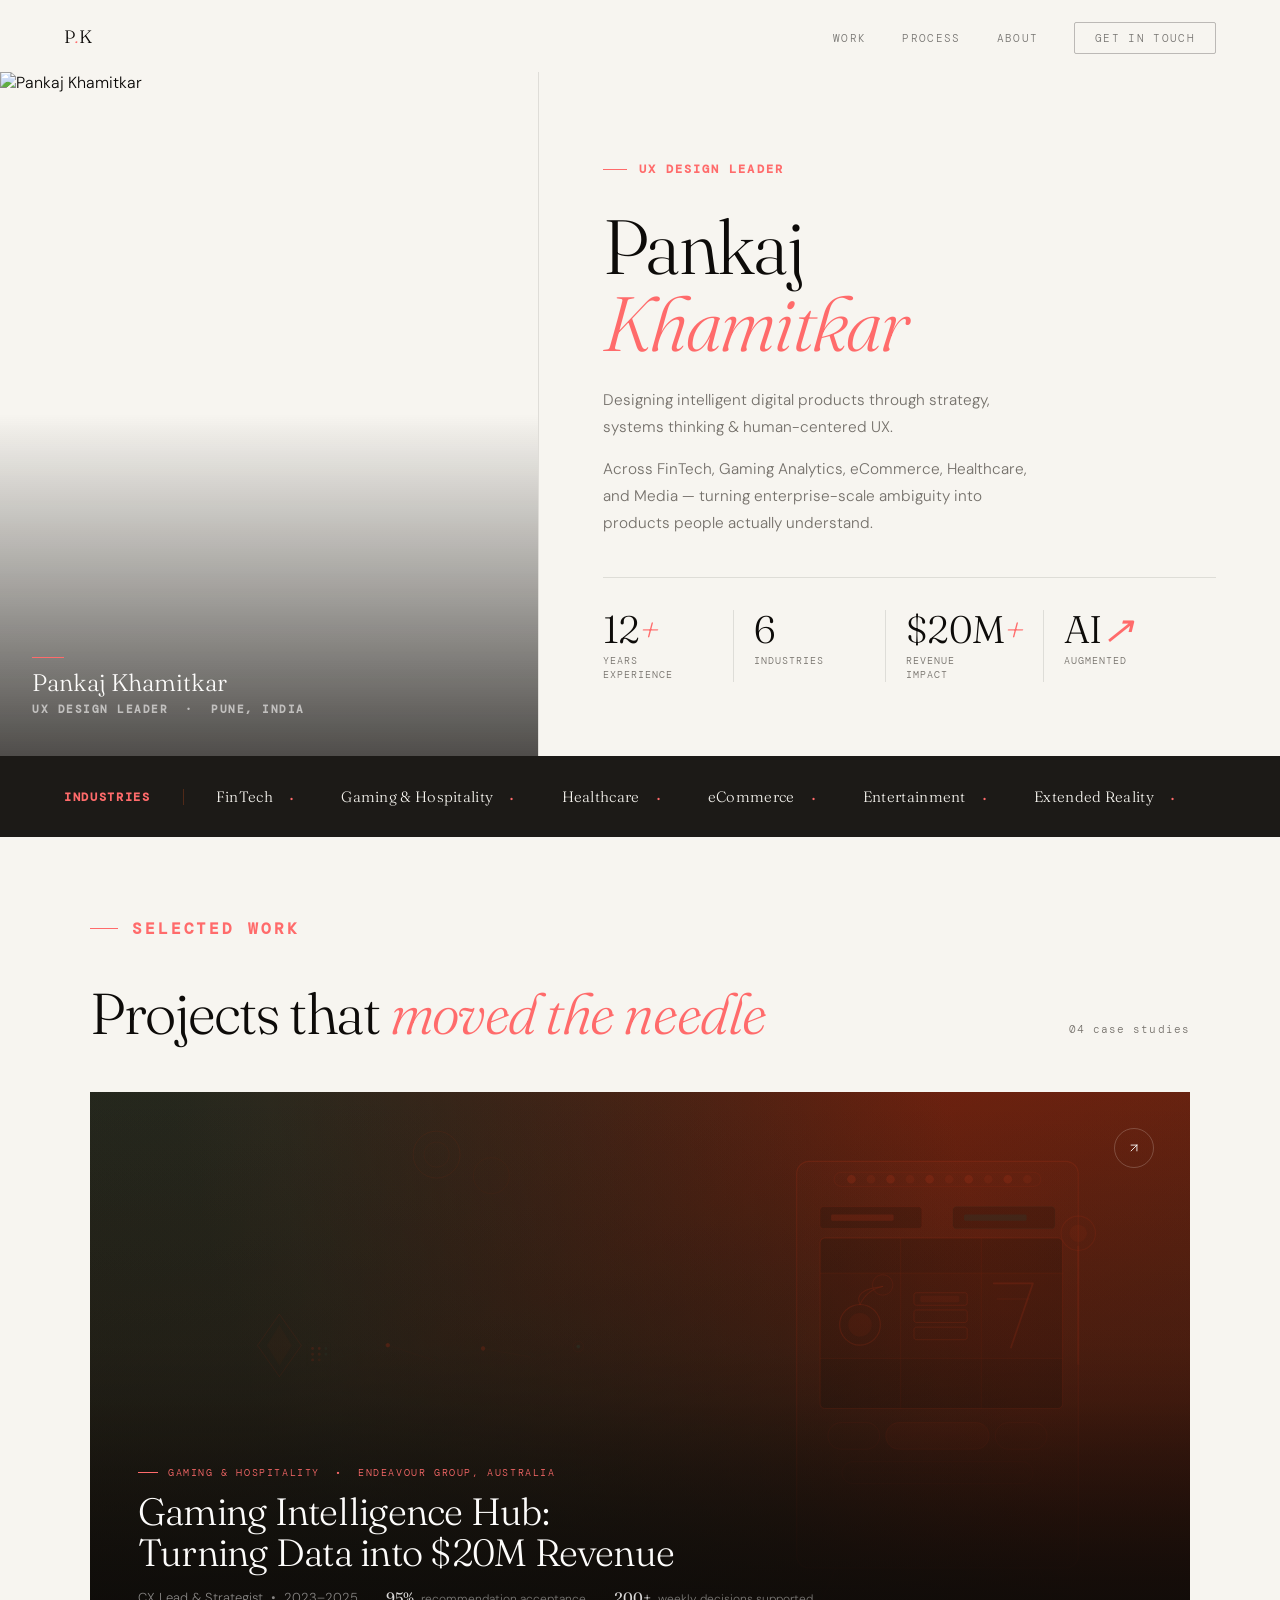
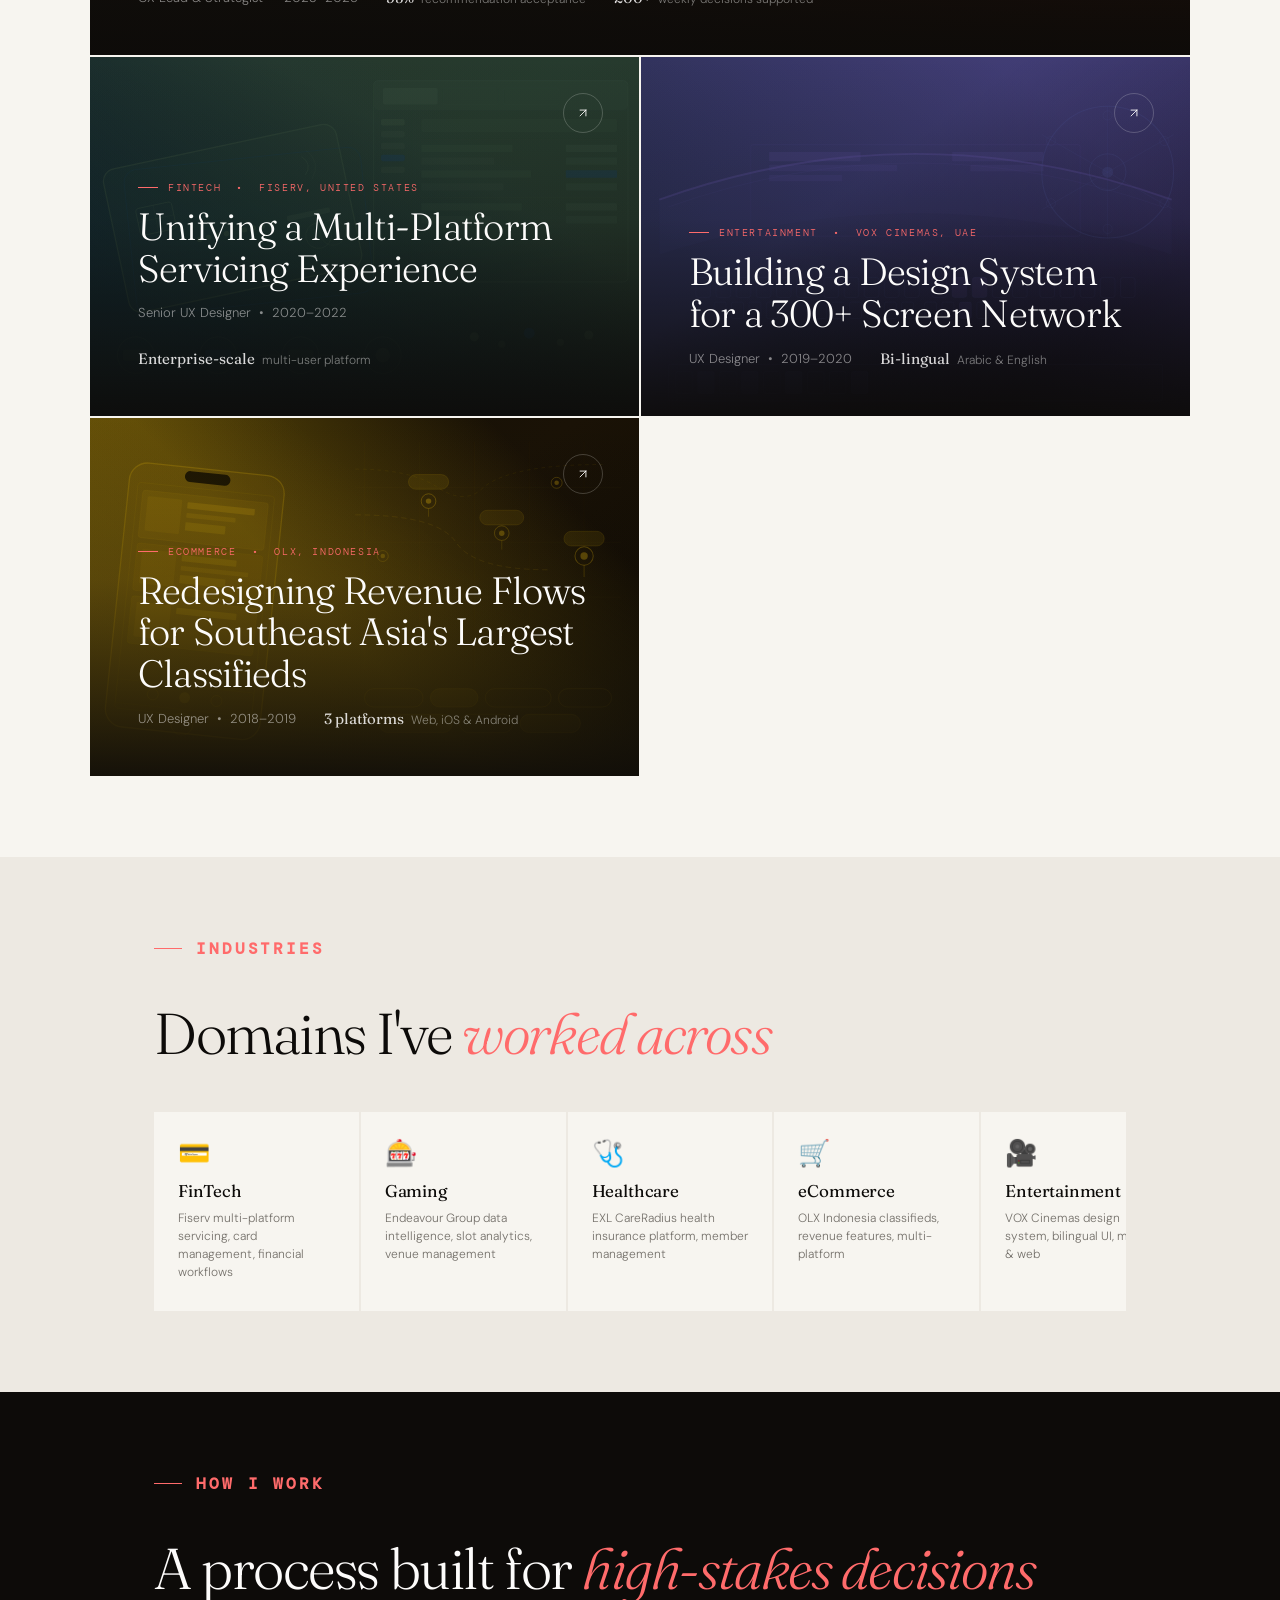
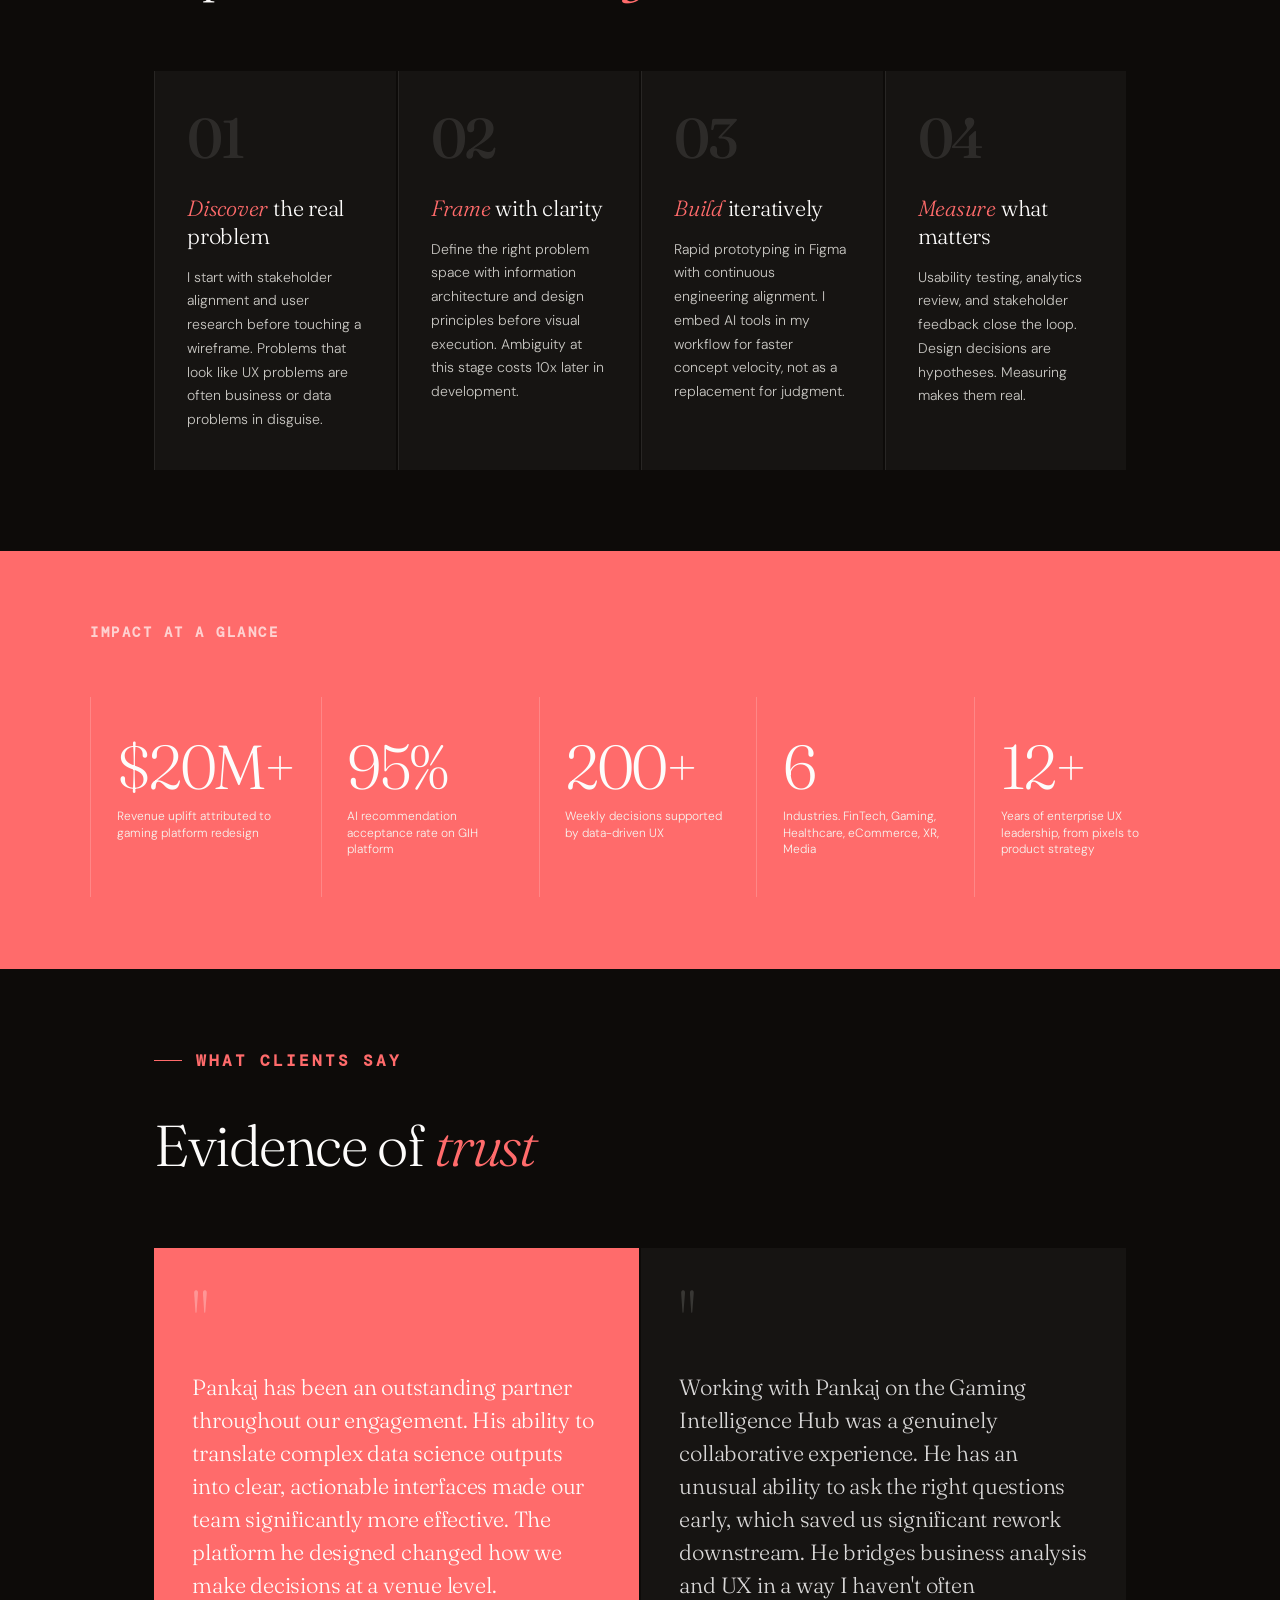
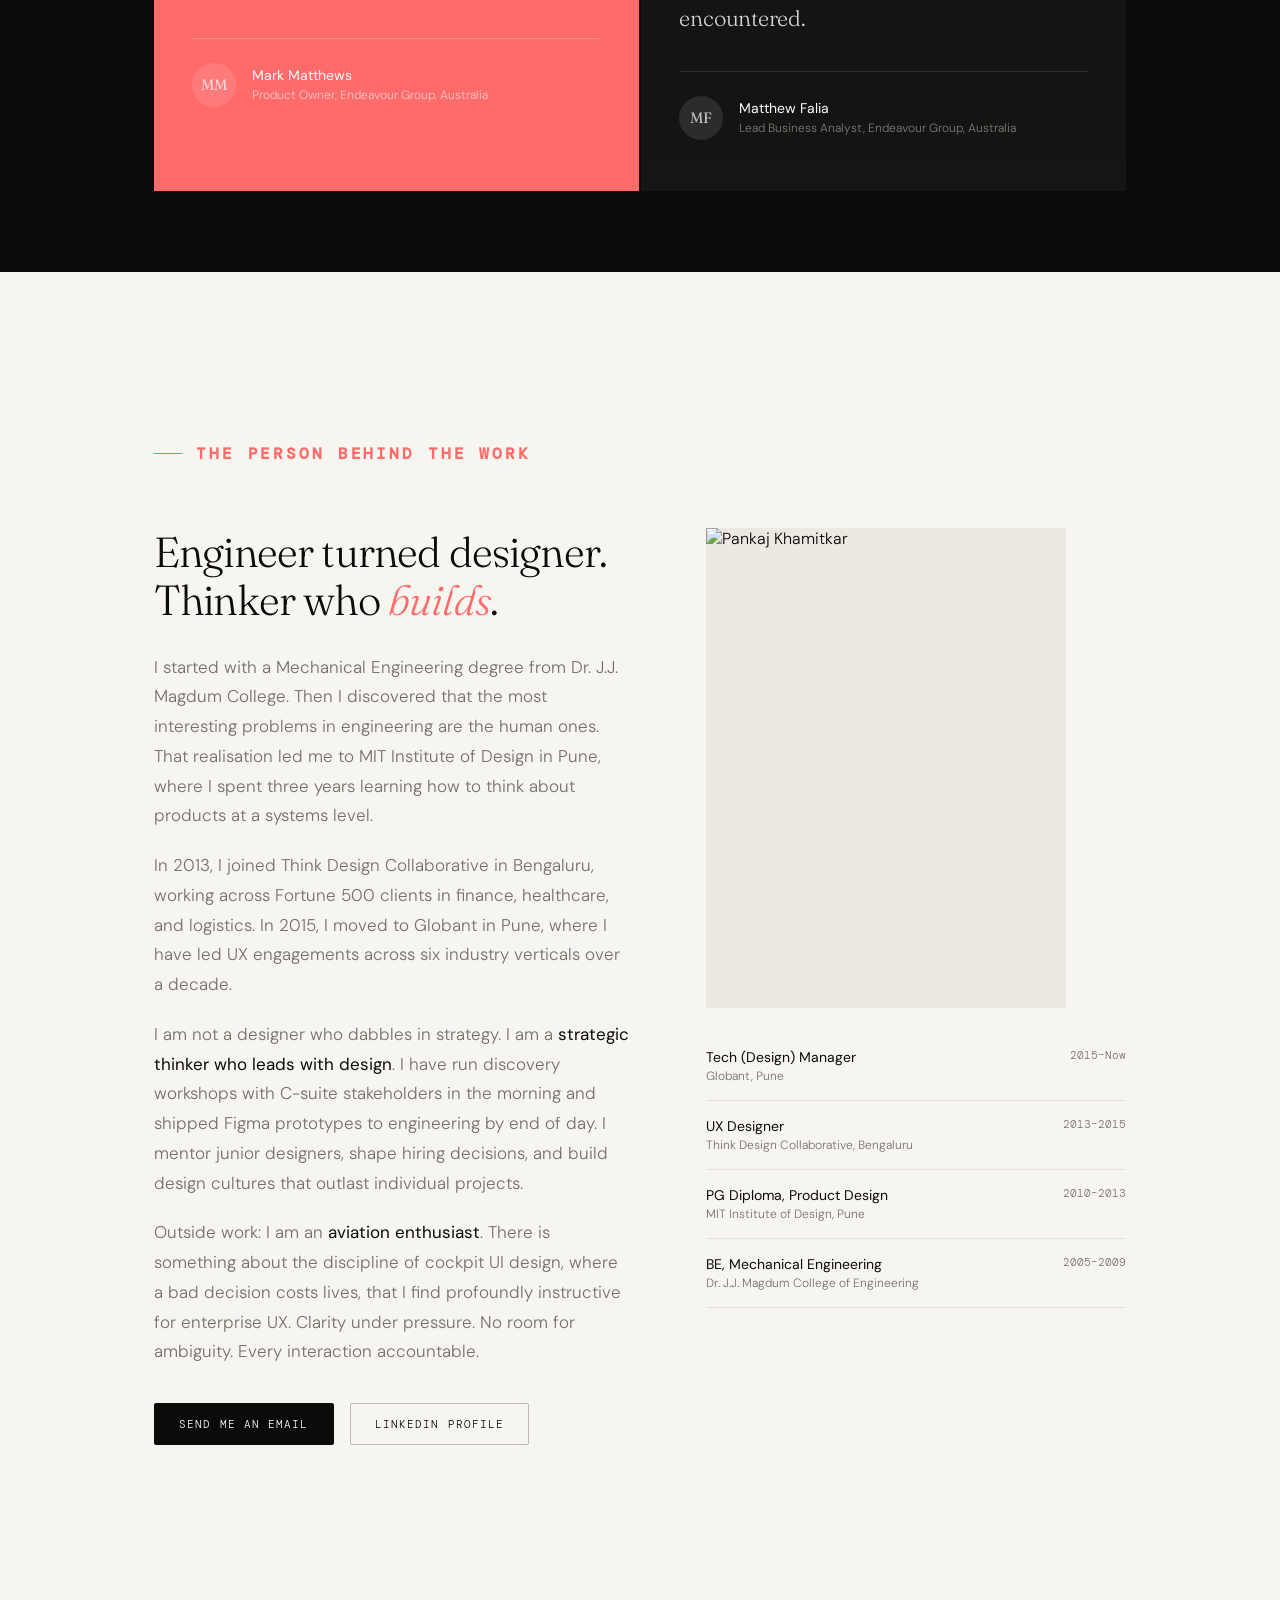
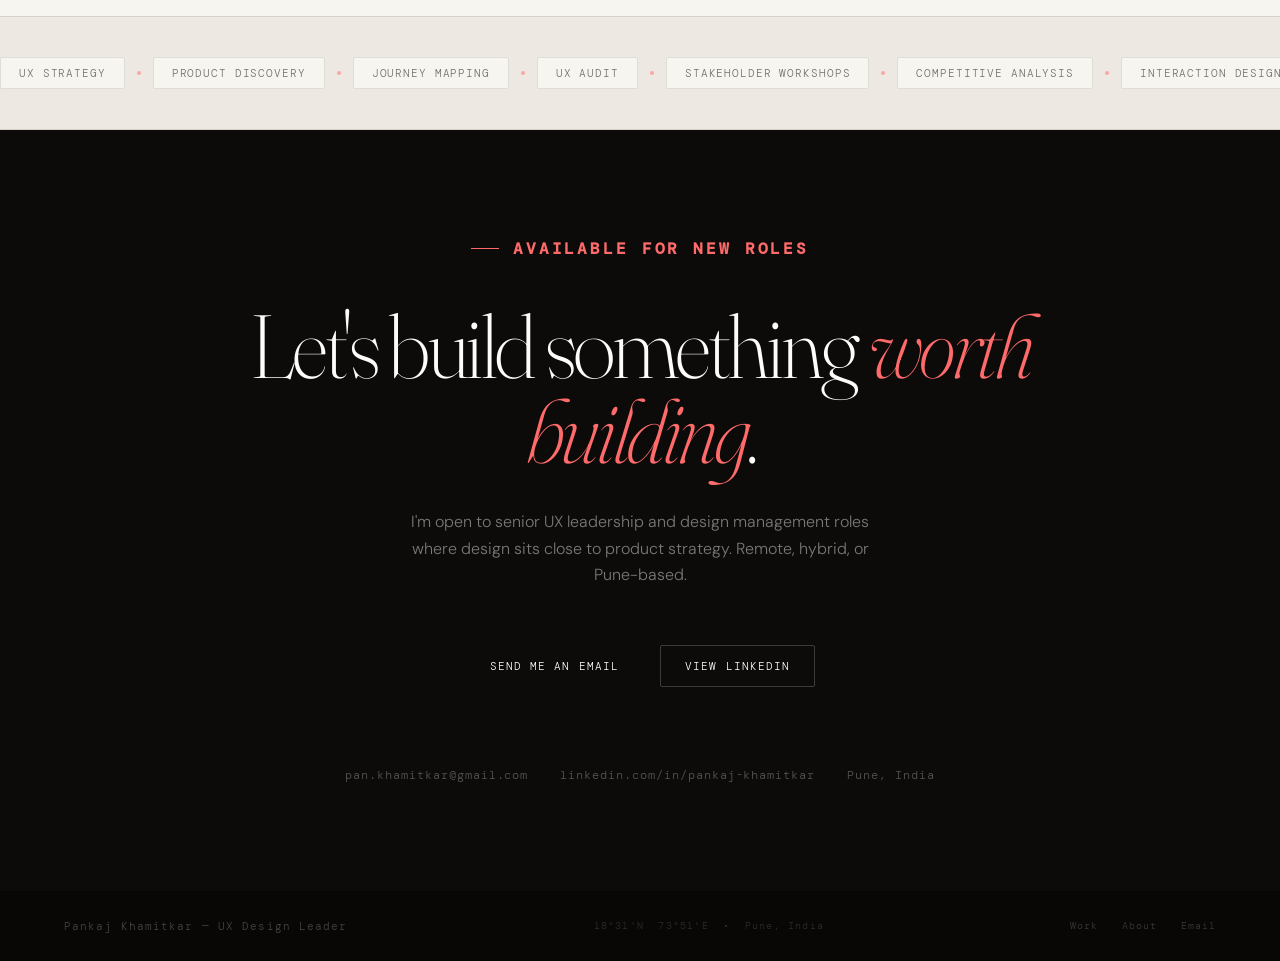
==== index.html @ 2477955e "Initial commit: Portfolio site with case studies and design system - Add homepage with navigation an" ====
<!DOCTYPE html>
<html lang="en">
<head>
<meta charset="UTF-8">
<meta name="viewport" content="width=device-width, initial-scale=1.0">
<title>Pankaj Khamitkar &mdash; UX Design Leader</title>
<meta name="description" content="Senior UX Design Leader with 12+ years building enterprise products across FinTech, Gaming, Healthcare, and more.">

<link rel="preconnect" href="https://fonts.googleapis.com">
<link rel="preconnect" href="https://fonts.gstatic.com" crossorigin>
<link rel="stylesheet" href="assets/css/tokens.css">
<link rel="stylesheet" href="assets/css/shared.css">

<style>
/* ============================================================
   HOMEPAGE: page-specific styles only
   ============================================================ */

/* ── NAV OVERRIDE FOR LIGHT HERO ─────────────────────────── */
nav {
  background: transparent;
}

nav.scrolled {
  background: rgba(13, 11, 9, 0.92);
  backdrop-filter: blur(16px);
}

.nav-logo {
  color: var(--ink) !important;
}

.nav-logo span {
  color: var(--accent) !important;
}

.nav-links a {
  color: rgba(13, 11, 9, 0.55) !important;
}

.nav-links a:hover {
  color: var(--ink) !important;
}

.nav-cta {
  color: var(--ink) !important;
  border-color: rgba(13, 11, 9, 0.25) !important;
}

.nav-cta:hover {
  color: var(--accent) !important;
  border-color: var(--accent) !important;
}

nav.scrolled .nav-logo { color: var(--white) !important; }
nav.scrolled .nav-links a { color: rgba(253, 252, 251, 0.65) !important; }
nav.scrolled .nav-links a:hover { color: var(--white) !important; }
nav.scrolled .nav-cta { color: var(--white) !important; border-color: rgba(253,252,251,0.3) !important; }

/* ── HERO ─────────────────────────────────────────────────── */
#hero {
  min-height: calc(92dvh - var(--nav-h));
  background: var(--paper);
  display: grid;
  grid-template-columns: 42% 58%;
  padding-top: var(--nav-h);
}

.hero-photo-col {
  position: relative;
  overflow: hidden;
  max-height: calc(92dvh - var(--nav-h));
  opacity: 0;
  animation: fadeUp 0.9s ease 0.1s both;
}

.hero-photo-col img {
  width: 100%;
  height: 100%;
  object-fit: cover;
  object-position: center 15%;
  display: block;
  filter: saturate(0.88) contrast(1.04);
}

.hero-photo-overlay {
  position: absolute;
  inset: 0;
  background: linear-gradient(
    to bottom,
    transparent 50%,
    rgba(14,12,10,0.35) 75%,
    rgba(14,12,10,0.72) 100%
  );
}

.hero-photo-caption {
  position: absolute;
  bottom: 2.5rem;
  left: 2rem;
  right: 2rem;
}

.hero-photo-caption-line {
  width: 32px;
  height: 1px;
  background: var(--accent);
  margin-bottom: 0.75rem;
}

.hero-photo-caption-name {
  font-family: 'Fraunces', serif;
  font-size: 1.5rem;
  font-weight: 300;
  color: var(--white);
  line-height: 1.1;
  margin-bottom: 0.35rem;
}

.hero-photo-caption-role {
  font-family: 'DM Mono', monospace;
  font-weight: 800;
  font-size: 0.68rem;
  letter-spacing: 0.14em;
  text-transform: uppercase;
  color: rgba(253,252,251,0.6);
}

/* Right column */
.hero-content-col {
  display: flex;
  max-height: calc(92dvh - var(--nav-h));
  flex-direction: column;
  justify-content: center;
  padding: 5rem clamp(32px, 5vw, 80px) 4rem clamp(40px, 5vw, 72px);
  border-left: 0.5px solid var(--border);
}

.hero-tag {
  font-family: 'DM Mono', monospace;
  font-size: 0.72rem;
  font-weight: 800;
  letter-spacing: 0.18em;
  text-transform: uppercase;
  color: var(--accent);
  margin-bottom: 2rem;
  display: flex;
  align-items: center;
  gap: 0.75rem;
  opacity: 0;
  animation: fadeUp 0.7s ease 0.3s forwards;
}

.hero-tag::before {
  content: '';
  display: inline-block;
  width: 24px;
  height: 1px;
  background: var(--accent);
  flex-shrink: 0;
}

.hero-name {
  font-family: 'Fraunces', serif;
  font-size: clamp(48px, 6vw, 84px);
  font-weight: 300;
  line-height: 1.0;
  letter-spacing: -0.02em;
  color: var(--ink);
  margin-bottom: 1.5rem;
  opacity: 0;
  animation: fadeUp 0.7s ease 0.45s forwards;
}

.hero-name em {
  font-style: italic;
  color: var(--accent);
  display: block;
}

.hero-descriptor {
  font-size: clamp(14px, 1.2vw, 16px);
  font-weight: 300;
  color: var(--muted);
  line-height: 1.75;
  max-width: 440px;
  margin-bottom: 1rem;
  opacity: 0;
  animation: fadeUp 0.7s ease 0.55s forwards;
}

.hero-descriptor-2 {
  font-size: clamp(14px, 1.2vw, 16px);
  font-weight: 300;
  color: var(--muted);
  line-height: 1.75;
  max-width: 440px;
  margin-bottom: 2.5rem;
  opacity: 0;
  animation: fadeUp 0.7s ease 0.65s forwards;
}


.hero-stats {
  display: grid;
  grid-template-columns: repeat(4, 1fr);
  gap: 0;
  border-top: 0.5px solid var(--border);
  padding-top: 2rem;
  opacity: 0;
  animation: fadeUp 0.7s ease 0.85s forwards;
}

.hero-stat-cell {
  padding-right: 1.25rem;
  border-right: 0.5px solid var(--border);
  margin-right: 1.25rem;
}

.hero-stat-cell:last-child {
  border-right: none;
  margin-right: 0;
  padding-right: 0;
}

.hero-stat-num {
  font-family: 'Fraunces', serif;
  font-size: clamp(28px, 3vw, 40px);
  font-weight: 300;
  line-height: 1;
  color: var(--ink);
  margin-bottom: 0.35rem;
  letter-spacing: -0.02em;
}

.hero-stat-num em {
  font-style: italic;
  color: var(--accent);
}

.hero-stat-label {
  font-family: 'DM Mono', monospace;
  font-size: 0.62rem;
  letter-spacing: 0.1em;
  text-transform: uppercase;
  color: var(--muted);
  line-height: 1.4;
}

/* ── DOMAIN BAND ──────────────────────────────────────────── */
#domains {
  background: var(--ink-soft);
  padding: 28px var(--gutter);
  display: flex;
  align-items: center;
  gap: 0;
}

.domain-label {
  font-family: 'DM Mono', monospace;
  font-size: 12px;
  font-weight: 800;
  letter-spacing: 0.14em;
  text-transform: uppercase;
  color: var(--accent);
  white-space: nowrap;
  padding-right: 32px;
  border-right: 1px solid rgba(201, 76, 26, 0.3);
  margin-right: 32px;
  flex-shrink: 0;
}

.domain-track {
  flex: 1;
  overflow: hidden;
  min-width: 0;
}

.domain-scroll {
  display: flex;
  gap: 48px;
  animation: marquee 24s linear infinite;
  width: max-content;
}

.domain-item {
  font-family: 'Fraunces', serif;
  font-weight: 300;
  font-size: 15px;
  letter-spacing: 0.02em;
  color: var(--paper);
  white-space: nowrap;
  display: flex;
  align-items: center;
  gap: 16px;
}

.domain-item::after {
  content: '·';
  color: var(--accent);
  font-size: 20px;
}

/* ── WORK ─────────────────────────────────────────────────── */
#work { background: var(--paper); }

.work-header {
  display: flex;
  align-items: flex-end;
  justify-content: space-between;
  margin-bottom: 64px;
  gap: 24px;
  flex-wrap: wrap;
}

.work-count {
  font-family: 'DM Mono', monospace;
  font-size: 11px;
  letter-spacing: 0.1em;
  color: var(--muted);
  padding-bottom: 8px;
}

.work-grid {
  display: grid;
  grid-template-columns: 1fr 1fr;
  grid-template-rows: auto auto;
  gap: 2px;
}

.case-card {
  position: relative;
  overflow: hidden;
  cursor: pointer;
  text-decoration: none;
  display: block;
  background: var(--ink);
}

.case-card.featured {
  grid-column: 1 / 3;
  min-height: clamp(360px, 44vw, 600px);
}

.case-card:not(.featured) {
  min-height: clamp(260px, 28vw, 400px);
}

.case-bg {
  position: absolute;
  inset: 0;
  transition: transform 0.7s ease, opacity 0.4s;
  opacity: 1;
  overflow: hidden;
}

.case-bg svg {
  width: 100%;
  height: 100%;
  display: block;
}

.case-card:hover .case-bg {
  transform: scale(1.04);
  opacity: 0.85;
}

.case-card::after {
  content: '';
  position: absolute;
  inset: 0;
  background: linear-gradient(to top, rgba(13, 11, 9, 0.92) 0%, rgba(13, 11, 9, 0.2) 55%, transparent 100%);
  pointer-events: none;
}

.case-content {
  position: absolute;
  bottom: 0; left: 0; right: 0;
  padding: clamp(28px, 4vw, 48px);
  z-index: 2;
}

.case-domain {
  font-family: 'DM Mono', monospace;
  font-size: 10px;
  letter-spacing: 0.16em;
  text-transform: uppercase;
  color: var(--accent);
  margin-bottom: 12px;
  display: flex;
  align-items: center;
  gap: 10px;
}

.case-domain::before {
  content: '';
  display: inline-block;
  width: 20px;
  height: 1px;
  background: var(--accent);
}

.case-title {
  font-family: 'Fraunces', serif;
  font-weight: 300;
  font-size: clamp(22px, 3vw, 38px);
  letter-spacing: -0.02em;
  line-height: 1.1;
  color: var(--white);
  margin-bottom: 14px;
}

.case-meta-row {
  display: flex;
  align-items: center;
  gap: 28px;
  flex-wrap: wrap;
}

.case-meta {
  font-size: 13px;
  color: rgba(253, 252, 251, 0.5);
  font-weight: 300;
}

.case-metric {
  font-family: 'Fraunces', serif;
  font-weight: 400;
  font-size: 15px;
  color: rgba(253, 252, 251, 0.85);
}

.case-metric span {
  font-family: 'DM Sans', sans-serif;
  font-size: 12px;
  font-weight: 300;
  color: rgba(253, 252, 251, 0.45);
  margin-left: 4px;
}

.case-arrow {
  position: absolute;
  top: clamp(20px, 3vw, 36px);
  right: clamp(20px, 3vw, 36px);
  width: 40px;
  height: 40px;
  border: 1px solid rgba(253, 252, 251, 0.2);
  border-radius: 50%;
  display: flex;
  align-items: center;
  justify-content: center;
  z-index: 2;
  transition: border-color 0.3s, background 0.3s;
}

.case-card:hover .case-arrow {
  border-color: var(--accent);
  background: var(--accent);
}

.case-arrow svg {
  width: 14px;
  height: 14px;
  fill: none;
  stroke: var(--white);
  stroke-width: 1.5;
  transition: transform 0.3s;
}

.case-card:hover .case-arrow svg {
  transform: translate(2px, -2px);
}



/* ── EXPERTISE / CAPABILITIES ─────────────────────────────── */
#expertise { background: var(--paper-warm); }

/* Industries horizontal row */
.domain-blocks {
  display: flex;
  flex-wrap: nowrap;
  overflow-x: auto;
  gap: 2px;
  scrollbar-width: none;
  -ms-overflow-style: none;
  margin-top: 48px;
}

.domain-blocks::-webkit-scrollbar { display: none; }

.domain-block {
  background: var(--paper);
  padding: 28px 24px;
  border-bottom: 2px solid transparent;
  transition: border-color 0.3s;
  min-width: 12vw;
  max-width: 16vw;
  flex-shrink: 0;
}

.domain-block:hover { border-color: var(--accent); }

.domain-block-icon { font-size: 26px; margin-bottom: 14px; line-height: 1; }

.domain-block-name {
  font-family: 'Fraunces', serif;
  font-weight: 400;
  font-size: 17px;
  letter-spacing: -0.01em;
  color: var(--ink);
  margin-bottom: 8px;
}

.domain-block-detail {
  font-size: 12px;
  color: var(--muted);
  line-height: 1.5;
  font-weight: 300;
}

/* ── METHODOLOGY ──────────────────────────────────────────── */
#methodology {
  background: var(--ink);
  color: var(--white);
}

#methodology .section-tag { color: var(--accent); }
#methodology .section-tag::before { background: var(--accent); }
#methodology .section-title { color: var(--white); }

.method-grid {
  display: grid;
  grid-template-columns: repeat(4, 1fr);
  gap: 2px;
  margin-top: 72px;
}

.method-card {
  background: rgba(253, 252, 251, 0.04);
  padding: clamp(28px, 3vw, 48px) clamp(20px, 2.5vw, 36px);
  border-left: 1px solid rgba(253, 252, 251, 0.08);
  transition: background 0.3s;
}

.method-card:hover { background: rgba(253, 252, 251, 0.07); }

.method-num {
  font-family: 'Fraunces', serif;
  font-weight: 500;
  font-size: 56px;
  letter-spacing: -0.04em;
  line-height: 1;
  color: rgba(253, 252, 251, 0.1);
  margin-bottom: 28px;
}

.method-title {
  font-family: 'Fraunces', serif;
  font-weight: 300;
  font-size: 22px;
  letter-spacing: -0.01em;
  color: var(--white);
  margin-bottom: 16px;
}

.method-title em { font-style: italic; color: var(--accent); }

.method-desc {
  font-size: 14px;
  line-height: 1.7;
  color: var(--paper);
  opacity: 0.8;
  font-weight: 300;
}

/* ── METRICS ──────────────────────────────────────────────── */
#metrics {
  background: var(--accent);
  padding: clamp(60px, 8vh, 100px) var(--gutter);
}

.metrics-label {
  font-family: 'DM Mono', monospace;
  Font-weight: 800;
  font-size: 14px;
  letter-spacing: 0.18em;
  text-transform: uppercase;
  color: rgba(253, 252, 251, 0.7);
  margin-bottom: 56px;
}

.metrics-grid {
  display: grid;
  grid-template-columns: repeat(5, 1fr);
  gap: 2px;
}

.metric-item {
  padding: clamp(24px, 3vw, 40px) clamp(16px, 2vw, 28px);
  border-left: 1px solid rgba(253, 252, 251, 0.2);
}

.metric-num {
  font-family: 'Fraunces', serif;
  font-weight: 300;
  font-size: clamp(36px, 5vw, 62px);
  letter-spacing: -0.04em;
  line-height: 1;
  color: var(--white);
}

.metric-label {
  font-size: 12px;
  font-weight: 300;
  color: var(--paper);
  margin-top: 10px;
  line-height: 1.4;
}

/* ── TESTIMONIALS ─────────────────────────────────────────── */
#testimonials {
  background: var(--ink);
  color: var(--white);
}

.testimonial-grid {
  display: grid;
  grid-template-columns: 1fr 1fr;
  gap: 2px;
  margin-top: 72px;
}

.testimonial-card {
  background: rgba(253, 252, 251, 0.04);
  padding: clamp(36px, 4vw, 60px) clamp(28px, 3vw, 48px);
}

.testimonial-card.primary { background: var(--accent); }

.quote-mark {
  font-family: 'Fraunces', serif;
  font-weight: 200;
  font-size: 80px;
  line-height: 0.6;
  color: rgba(253, 252, 251, 0.15);
  margin-bottom: 24px;
}

.testimonial-card.primary .quote-mark { color: rgba(253, 252, 251, 0.3); }

.testimonial-text {
  font-family: 'Fraunces', serif;
  font-weight: 300;
  font-size: clamp(17px, 2vw, 22px);
  line-height: 1.5;
  letter-spacing: -0.01em;
  color: rgba(253, 252, 251, 0.85);
  margin-bottom: 36px;
}

.testimonial-card.primary .testimonial-text { color: var(--white); }

.testimonial-author {
  display: flex;
  align-items: center;
  gap: 16px;
  border-top: 1px solid rgba(253, 252, 251, 0.1);
  padding-top: 24px;
}

.testimonial-card.primary .testimonial-author { border-color: rgba(253, 252, 251, 0.25); }

.author-avatar {
  width: 44px;
  height: 44px;
  border-radius: 50%;
  background: rgba(253, 252, 251, 0.1);
  display: flex;
  align-items: center;
  justify-content: center;
  font-family: 'Fraunces', serif;
  font-weight: 400;
  font-size: 15px;
  color: rgba(253, 252, 251, 0.7);
  flex-shrink: 0;
}

.author-name { font-weight: 400; font-size: 14px; color: var(--white); margin-bottom: 3px; }
.author-role { font-size: 12px; color: rgba(253, 252, 251, 0.45); font-weight: 300; }
.testimonial-card.primary .author-role { color: rgba(253, 252, 251, 0.65); }

/* ── ABOUT ────────────────────────────────────────────────── */
#about {
  background: var(--paper);
  padding-top: clamp(80px, 10vh, 140px);
  padding-bottom: clamp(80px, 10vh, 140px);
}

.about-layout {
  display: grid;
  grid-template-columns: 1fr 420px;
  gap: clamp(48px, 6vw, 100px);
  align-items: start;
  margin-top: 64px;
}

.about-text h3 {
  font-family: 'Fraunces', serif;
  font-weight: 300;
  font-size: clamp(28px, 3.5vw, 42px);
  letter-spacing: -0.02em;
  line-height: 1.15;
  color: var(--ink);
  margin-bottom: 28px;
}

.about-text h3 em { font-style: italic; color: var(--accent); }

.about-text p {
  font-size: clamp(15px, 1.5vw, 17px);
  line-height: 1.75;
  color: var(--muted);
  font-weight: 300;
  margin-bottom: 20px;
}

.about-text p strong { color: var(--ink); font-weight: 400; }

.about-links {
  display: flex;
  gap: 16px;
  margin-top: 36px;
  flex-wrap: wrap;
}

.about-photo-frame {
  position: relative;
  background: var(--paper-warm);
  overflow: hidden;
  aspect-ratio: 3/4;
  max-width: 360px;
}

.about-photo-frame img {
  width: 100%;
  height: 100%;
  object-fit: cover;
  object-position: top center;
  display: block;
  filter: grayscale(20%) contrast(1.05);
}

.about-credentials { margin-top: 24px; }

.credential-item {
  padding: 16px 0;
  border-bottom: 1px solid rgba(13, 11, 9, 0.08);
  display: flex;
  justify-content: space-between;
  align-items: flex-start;
  gap: 16px;
}

.cred-name { font-weight: 400; font-size: 14px; color: var(--ink); }
.cred-sub { font-size: 12px; color: var(--muted); margin-top: 2px; }
.cred-year { font-family: 'DM Mono', monospace; font-size: 11px; color: var(--muted); white-space: nowrap; }

/* ── CAPABILITIES MARQUEE STRIP ───────────────────────────── */
#skills-strip {
  background: var(--paper-warm);
  padding: 40px 0;
  overflow: hidden;
  border-top: 1px solid var(--border);
  border-bottom: 1px solid var(--border);
}

.skills-track {
  display: flex;
  gap: 0;
  animation: marquee 32s linear infinite;
  width: max-content;
}

.skills-track-inner {
  display: flex;
  gap: 12px;
  padding-right: 12px;
  align-items: center;
}

.skill-strip-pill {
  font-family: 'DM Mono', monospace;
  font-size: 11px;
  letter-spacing: 0.08em;
  text-transform: uppercase;
  color: var(--muted);
  background: var(--paper);
  border: 1px solid rgba(13, 11, 9, 0.10);
  padding: 8px 18px;
  border-radius: 2px;
  white-space: nowrap;
  flex-shrink: 0;
}

.skill-strip-dot {
  width: 4px;
  height: 4px;
  border-radius: 50%;
  background: var(--accent);
  opacity: 0.5;
  flex-shrink: 0;
}

/* ── CONTACT ──────────────────────────────────────────────── */
#contact {
  background: var(--ink);
  padding: clamp(80px, 12vh, 160px) var(--gutter);
  text-align: center;
}

#contact .section-tag { justify-content: center; }

.contact-headline {
  font-family: 'Fraunces', serif;
  font-weight: 200;
  font-size: clamp(44px, 7vw, 92px);
  letter-spacing: -0.04em;
  line-height: 0.95;
  color: var(--white);
  margin-bottom: 36px;
  max-width: 800px;
  margin-left: auto;
  margin-right: auto;
}

.contact-headline em { font-style: italic; color: var(--accent); }

.contact-sub {
  font-size: 16px;
  color: rgba(253, 252, 251, 0.45);
  font-weight: 300;
  margin-bottom: 56px;
  max-width: 480px;
  margin-left: auto;
  margin-right: auto;
  line-height: 1.65;
}

.contact-actions {
  display: flex;
  justify-content: center;
  gap: 16px;
  flex-wrap: wrap;
  margin-bottom: 80px;
}

.contact-details {
  font-family: 'DM Mono', monospace;
  font-size: 12px;
  letter-spacing: 0.08em;
  color: rgba(253, 252, 251, 0.3);
  display: flex;
  justify-content: center;
  gap: 32px;
  flex-wrap: wrap;
}

.contact-details a {
  color: inherit;
  text-decoration: none;
  transition: color 0.2s;
}

.contact-details a:hover { color: var(--accent); }

/* ── SECTION WRAPPERS ─────────────────────────────────────── */
.hp-inner {
  max-width: var(--max);
  margin: 0 auto;
  padding: clamp(64px, 9vh, 120px) var(--gutter);
}

#work     { padding: clamp(64px, 9vh, 120px) var(--gutter); }
#metrics  { padding: clamp(60px, 8vh, 100px) var(--gutter); }
#contact  { padding: clamp(80px, 12vh, 160px) var(--gutter); }

.work-header,
.work-grid {
  max-width: var(--max);
  margin-left: auto;
  margin-right: auto;
}

.work-header { margin-bottom: 48px; }

.metrics-inner {
  max-width: var(--max);
  margin: 0 auto;
}

/* ── RESPONSIVE ───────────────────────────────────────────── */
@media (max-width: 1100px) {
  .metrics-grid { grid-template-columns: repeat(3, 1fr); }
}

@media (max-width: 960px) {
  #hero { grid-template-columns: 1fr; }
  .hero-photo-col { min-height: 60vw; }
  .hero-content-col { border-left: none; border-top: 0.5px solid var(--border); padding: 3rem var(--gutter); }
  .work-grid { grid-template-columns: 1fr; }
  .case-card.featured { grid-column: 1; }
  .method-grid { grid-template-columns: 1fr 1fr; }
  .testimonial-grid { grid-template-columns: 1fr; }
  .about-layout { grid-template-columns: 1fr; }
  .about-photo-frame { max-width: 100%; aspect-ratio: 4/3; }
  .expertise-layout { grid-template-columns: 1fr; }
}

@media (max-width: 700px) {
  .method-grid { grid-template-columns: 1fr; }
  .metrics-grid { grid-template-columns: 1fr 1fr; }
  .hero-stats { grid-template-columns: repeat(2, 1fr); gap: 24px 0; }
  .work-header { flex-direction: column; align-items: flex-start; gap: 8px; }
  .about-links { flex-direction: column; }
  .contact-actions { flex-direction: column; align-items: center; }
  .contact-details { flex-direction: column; align-items: center; gap: 12px; }
}

@media (max-width: 460px) {
  .hero-stats { grid-template-columns: 1fr 1fr; }
  .metrics-grid { grid-template-columns: 1fr; }
  .hero-stat-cell { border-right: none; margin-right: 0; padding-right: 0; border-bottom: 0.5px solid var(--border); padding-bottom: 16px; margin-bottom: 16px; }
}

@media print {
  nav, #contact, footer { display: none; }
  .reveal { opacity: 1; transform: none; }
}
</style>
</head>
<body>

<!-- NAV -->
<nav id="nav">
  <a href="#" class="nav-logo">P<span>.</span>K</a>
  <ul class="nav-links">
    <li><a href="#work">Work</a></li>
    <li><a href="#methodology">Process</a></li>
    <li><a href="#about">About</a></li>
    <li><a href="#contact" class="nav-cta">Get in Touch</a></li>
  </ul>
</nav>

<!-- HERO -->
<section id="hero">
  <div class="hero-photo-col">
    <img src="assets/images/pankaj-photo.jpeg" alt="Pankaj Khamitkar">
    <div class="hero-photo-overlay"></div>
    <div class="hero-photo-caption">
      <div class="hero-photo-caption-line"></div>
      <div class="hero-photo-caption-name">Pankaj Khamitkar</div>
      <div class="hero-photo-caption-role">UX Design Leader &nbsp;·&nbsp; Pune, India</div>
    </div>
  </div>

  <div class="hero-content-col">
    <div class="hero-tag">UX Design Leader</div>
    <h1 class="hero-name">
      Pankaj
      <em>Khamitkar</em>
    </h1>
    <p class="hero-descriptor">Designing intelligent digital products through strategy, systems thinking &amp; human-centered UX.</p>
    <p class="hero-descriptor-2">Across FinTech, Gaming Analytics, eCommerce, Healthcare, and Media &mdash; turning enterprise-scale ambiguity into products people actually understand.</p>
    
    <div class="hero-stats">
      <div class="hero-stat-cell">
        <div class="hero-stat-num">12<em>+</em></div>
        <div class="hero-stat-label">Years<br>Experience</div>
      </div>
      <div class="hero-stat-cell">
        <div class="hero-stat-num">6</div>
        <div class="hero-stat-label">Industries</div>
      </div>
      <div class="hero-stat-cell">
        <div class="hero-stat-num">$20M<em>+</em></div>
        <div class="hero-stat-label">Revenue<br>Impact</div>
      </div>
      <div class="hero-stat-cell">
        <div class="hero-stat-num">AI<em>↗</em></div>
        <div class="hero-stat-label">Augmented</div>
      </div>
    </div>
  </div>
</section>

<!-- DOMAIN BAND -->
<div id="domains">
  <div class="domain-label">Industries</div>
  <div class="domain-track">
    <div class="domain-scroll">
      <div class="domain-item">FinTech</div>
      <div class="domain-item">Gaming &amp; Hospitality</div>
      <div class="domain-item">Healthcare</div>
      <div class="domain-item">eCommerce</div>
      <div class="domain-item">Entertainment</div>
      <div class="domain-item">Extended Reality</div>
      <div class="domain-item">FinTech</div>
      <div class="domain-item">Gaming &amp; Hospitality</div>
      <div class="domain-item">Healthcare</div>
      <div class="domain-item">eCommerce</div>
      <div class="domain-item">Entertainment</div>
      <div class="domain-item">Extended Reality</div>
    </div>
  </div>
</div>

<!-- WORK -->
<section id="work">
  <div class="work-header reveal">
    <div>
      <div class="section-tag">Selected Work</div>
      <h2 class="section-title">Projects that <em>moved the needle</em></h2>
    </div>
    <div class="work-count">04 case studies</div>
  </div>

  <div class="work-grid">

    <!-- CARD 1: GIH / Endeavour - Slot machine + analytics -->
    <a href="work/gih-case-study.html" class="case-card featured reveal">
      <div class="case-bg">
        <svg width="100%" height="100%" viewBox="0 0 1440 720" preserveAspectRatio="xMidYMid slice" fill="none" xmlns="http://www.w3.org/2000/svg">
<g clip-path="url(#clip0_964_2)">
<path d="M1440 0H0V720H1440V0Z" fill="url(#paint0_linear_964_2)"></path>
<path d="M1440 0H0V720H1440V0Z" fill="url(#paint1_linear_964_2)"></path>
<path d="M1440 0H0V720H1440V0Z" fill="url(#paint2_linear_964_2)"></path>
<path d="M1264.26 88.6353H936.265C927.428 88.6353 920.265 95.7987 920.265 104.635V592.635C920.265 601.472 927.428 608.635 936.265 608.635H1264.26C1273.1 608.635 1280.26 601.472 1280.26 592.635V104.635C1280.26 95.7987 1273.1 88.6353 1264.26 88.6353Z" fill="url(#paint3_linear_964_2)" stroke="#C9391A" stroke-opacity="0.3" stroke-width="1.4"></path>
<path d="M1223.26 102.635H977.265C972.294 102.635 968.265 106.665 968.265 111.635C968.265 116.606 972.294 120.635 977.265 120.635H1223.26C1228.24 120.635 1232.26 116.606 1232.26 111.635C1232.26 106.665 1228.24 102.635 1223.26 102.635Z" stroke="#C9391A" stroke-opacity="0.28" stroke-width="0.8"></path>
<path d="M990.265 117.135C993.302 117.135 995.765 114.673 995.765 111.635C995.765 108.598 993.302 106.135 990.265 106.135C987.227 106.135 984.765 108.598 984.765 111.635C984.765 114.673 987.227 117.135 990.265 117.135Z" fill="#C9391A" fill-opacity="0.38"></path>
<path d="M1015.26 117.135C1018.3 117.135 1020.76 114.673 1020.76 111.635C1020.76 108.598 1018.3 106.135 1015.26 106.135C1012.23 106.135 1009.76 108.598 1009.76 111.635C1009.76 114.673 1012.23 117.135 1015.26 117.135Z" fill="#C9391A" fill-opacity="0.22"></path>
<path d="M1040.26 117.135C1043.3 117.135 1045.76 114.673 1045.76 111.635C1045.76 108.598 1043.3 106.135 1040.26 106.135C1037.23 106.135 1034.76 108.598 1034.76 111.635C1034.76 114.673 1037.23 117.135 1040.26 117.135Z" fill="#C9391A" fill-opacity="0.38"></path>
<path d="M1065.26 117.135C1068.3 117.135 1070.76 114.673 1070.76 111.635C1070.76 108.598 1068.3 106.135 1065.26 106.135C1062.23 106.135 1059.76 108.598 1059.76 111.635C1059.76 114.673 1062.23 117.135 1065.26 117.135Z" fill="#C9391A" fill-opacity="0.22"></path>
<path d="M1090.26 117.135C1093.3 117.135 1095.76 114.673 1095.76 111.635C1095.76 108.598 1093.3 106.135 1090.26 106.135C1087.23 106.135 1084.76 108.598 1084.76 111.635C1084.76 114.673 1087.23 117.135 1090.26 117.135Z" fill="#C9391A" fill-opacity="0.38"></path>
<path d="M1115.26 117.135C1118.3 117.135 1120.76 114.673 1120.76 111.635C1120.76 108.598 1118.3 106.135 1115.26 106.135C1112.23 106.135 1109.76 108.598 1109.76 111.635C1109.76 114.673 1112.23 117.135 1115.26 117.135Z" fill="#C9391A" fill-opacity="0.22"></path>
<path d="M1140.26 117.135C1143.3 117.135 1145.76 114.673 1145.76 111.635C1145.76 108.598 1143.3 106.135 1140.26 106.135C1137.23 106.135 1134.76 108.598 1134.76 111.635C1134.76 114.673 1137.23 117.135 1140.26 117.135Z" fill="#C9391A" fill-opacity="0.38"></path>
<path d="M1165.26 117.135C1168.3 117.135 1170.76 114.673 1170.76 111.635C1170.76 108.598 1168.3 106.135 1165.26 106.135C1162.23 106.135 1159.76 108.598 1159.76 111.635C1159.76 114.673 1162.23 117.135 1165.26 117.135Z" fill="#C9391A" fill-opacity="0.22"></path>
<path d="M1190.26 117.135C1193.3 117.135 1195.76 114.673 1195.76 111.635C1195.76 108.598 1193.3 106.135 1190.26 106.135C1187.23 106.135 1184.76 108.598 1184.76 111.635C1184.76 114.673 1187.23 117.135 1190.26 117.135Z" fill="#C9391A" fill-opacity="0.38"></path>
<path d="M1215.26 117.135C1218.3 117.135 1220.76 114.673 1220.76 111.635C1220.76 108.598 1218.3 106.135 1215.26 106.135C1212.23 106.135 1209.76 108.598 1209.76 111.635C1209.76 114.673 1212.23 117.135 1215.26 117.135Z" fill="#C9391A" fill-opacity="0.22"></path>
<path d="M1076.26 146.635H954.265C952.056 146.635 950.265 148.426 950.265 150.635V170.635C950.265 172.844 952.056 174.635 954.265 174.635H1076.26C1078.47 174.635 1080.26 172.844 1080.26 170.635V150.635C1080.26 148.426 1078.47 146.635 1076.26 146.635Z" fill="#0D0B09" fill-opacity="0.2" stroke="#C9391A" stroke-opacity="0.24" stroke-width="0.7"></path>
<path d="M1246.26 146.635H1124.26C1122.06 146.635 1120.26 148.426 1120.26 150.635V170.635C1120.26 172.844 1122.06 174.635 1124.26 174.635H1246.26C1248.47 174.635 1250.26 172.844 1250.26 170.635V150.635C1250.26 148.426 1248.47 146.635 1246.26 146.635Z" fill="#0D0B09" fill-opacity="0.2" stroke="#3B5240" stroke-opacity="0.24" stroke-width="0.7"></path>
<path d="M1042.26 156.635H966.265C965.16 156.635 964.265 157.531 964.265 158.635V162.635C964.265 163.74 965.16 164.635 966.265 164.635H1042.26C1043.37 164.635 1044.26 163.74 1044.26 162.635V158.635C1044.26 157.531 1043.37 156.635 1042.26 156.635Z" fill="#C9391A" fill-opacity="0.32"></path>
<path d="M1212.26 156.635H1136.26C1135.16 156.635 1134.26 157.531 1134.26 158.635V162.635C1134.26 163.74 1135.16 164.635 1136.26 164.635H1212.26C1213.37 164.635 1214.26 163.74 1214.26 162.635V158.635C1214.26 157.531 1213.37 156.635 1212.26 156.635Z" fill="#3B5240" fill-opacity="0.32"></path>
<path d="M1254.26 186.635H956.265C952.951 186.635 950.265 189.322 950.265 192.635V398.635C950.265 401.949 952.951 404.635 956.265 404.635H1254.26C1257.58 404.635 1260.26 401.949 1260.26 398.635V192.635C1260.26 189.322 1257.58 186.635 1254.26 186.635Z" fill="#0D0B09" fill-opacity="0.2" stroke="#C9391A" stroke-opacity="0.36" stroke-width="1.2"></path>
<path d="M1053.26 186.635V404.635" stroke="#C9391A" stroke-opacity="0.22"></path>
<path d="M1156.26 186.635V404.635" stroke="#C9391A" stroke-opacity="0.22"></path>
<path d="M1260.26 231.635H950.265V340.635H1260.26V271.635Z" fill="#C9391A" fill-opacity="0.06"></path>
<path d="M950.265 231.635H1260.26" stroke="#C9391A" stroke-opacity="0.28" stroke-width="0.8"></path>
<path d="M950.265 340.635H1260.26" stroke="#C9391A" stroke-opacity="0.28" stroke-width="0.8"></path>
<path d="M1001.26 323.635C1015.62 323.635 1027.26 311.995 1027.26 297.635C1027.26 283.276 1015.62 271.635 1001.26 271.635C986.905 271.635 975.265 283.276 975.265 297.635C975.265 311.995 986.905 323.635 1001.26 323.635Z" stroke="#C9391A" stroke-opacity="0.38" stroke-width="1.5"></path>
<path d="M1001.26 312.635C1009.55 312.635 1016.26 305.92 1016.26 297.635C1016.26 289.351 1009.55 282.635 1001.26 282.635C992.98 282.635 986.265 289.351 986.265 297.635C986.265 305.92 992.98 312.635 1001.26 312.635Z" fill="#C9391A" fill-opacity="0.16"></path>
<path d="M1001.26 271.635C1007.26 258.969 1016.93 251.302 1030.26 248.635" stroke="#C9391A" stroke-opacity="0.32" stroke-width="1.3" stroke-linecap="round"></path>
<path d="M1001.26 271.635C995.264 258.969 1004.93 251.302 1030.26 248.635" stroke="#C9391A" stroke-opacity="0.32" stroke-width="1.3" stroke-linecap="round"></path>
<path d="M1030.26 259.635C1037.44 259.635 1043.26 253.815 1043.26 246.635C1043.26 239.456 1037.44 233.635 1030.26 233.635C1023.08 233.635 1017.26 239.456 1017.26 246.635C1017.26 253.815 1023.08 259.635 1030.26 259.635Z" stroke="#C9391A" stroke-opacity="0.28" stroke-width="1.1"></path>
<path d="M1135.26 256.635H1073.26C1071.61 256.635 1070.26 257.978 1070.26 259.635V269.635C1070.26 271.292 1071.61 272.635 1073.26 272.635H1135.26C1136.92 272.635 1138.26 271.292 1138.26 269.635V259.635C1138.26 257.978 1136.92 256.635 1135.26 256.635Z" stroke="#C9391A" stroke-opacity="0.36" stroke-width="1.2"></path>
<path d="M1135.26 278.635H1073.26C1071.61 278.635 1070.26 279.978 1070.26 281.635V291.635C1070.26 293.292 1071.61 294.635 1073.26 294.635H1135.26C1136.92 294.635 1138.26 293.292 1138.26 291.635V281.635C1138.26 279.978 1136.92 278.635 1135.26 278.635Z" stroke="#C9391A" stroke-opacity="0.36" stroke-width="1.2"></path>
<path d="M1135.26 300.635H1073.26C1071.61 300.635 1070.26 301.978 1070.26 303.635V313.635C1070.26 315.292 1071.61 316.635 1073.26 316.635H1135.26C1136.92 316.635 1138.26 315.292 1138.26 313.635V303.635C1138.26 301.978 1136.92 300.635 1135.26 300.635Z" stroke="#C9391A" stroke-opacity="0.36" stroke-width="1.2"></path>
<path d="M1126.26 260.635H1080.26C1079.16 260.635 1078.26 261.531 1078.26 262.635V266.635C1078.26 267.74 1079.16 268.635 1080.26 268.635H1126.26C1127.37 268.635 1128.26 267.74 1128.26 266.635V262.635C1128.26 261.531 1127.37 260.635 1126.26 260.635Z" fill="#C9391A" fill-opacity="0.2"></path>
<path d="M1172.26 244.635H1222.26L1194.26 326.635" stroke="#C9391A" stroke-opacity="0.38" stroke-width="2.2" stroke-linecap="round" stroke-linejoin="round"></path>
<path d="M1176.26 264.635H1218.26" stroke="#C9391A" stroke-opacity="0.28" stroke-width="1.1"></path>
<path d="M1009.26 422.635H977.265C967.876 422.635 960.265 430.246 960.265 439.635C960.265 449.024 967.876 456.635 977.265 456.635H1009.26C1018.65 456.635 1026.26 449.024 1026.26 439.635C1026.26 430.246 1018.65 422.635 1009.26 422.635Z" stroke="#C9391A" stroke-opacity="0.26"></path>
<path d="M1149.26 422.635H1051.26C1041.88 422.635 1034.26 430.246 1034.26 439.635C1034.26 449.024 1041.88 456.635 1051.26 456.635H1149.26C1158.65 456.635 1166.26 449.024 1166.26 439.635C1166.26 430.246 1158.65 422.635 1149.26 422.635Z" fill="#C9391A" fill-opacity="0.14" stroke="#C9391A" stroke-opacity="0.36"></path>
<path d="M1223.26 422.635H1191.26C1181.88 422.635 1174.26 430.246 1174.26 439.635C1174.26 449.024 1181.88 456.635 1191.26 456.635H1223.26C1232.65 456.635 1240.26 449.024 1240.26 439.635C1240.26 430.246 1232.65 422.635 1223.26 422.635Z" stroke="#C9391A" stroke-opacity="0.26"></path>
<path d="M1208.26 472.635H992.265C984.533 472.635 978.265 478.903 978.265 486.635C978.265 494.367 984.533 500.635 992.265 500.635H1208.26C1216 500.635 1222.26 494.367 1222.26 486.635C1222.26 478.903 1216 472.635 1208.26 472.635Z" stroke="#C9391A" stroke-opacity="0.2"></path>
<path d="M992.265 486.635H1210.26" stroke="#C9391A" stroke-opacity="0.12" stroke-width="0.4"></path>
<path d="M1280.26 196.635V348.635" stroke="#C9391A" stroke-opacity="0.24" stroke-width="2.8"></path>
<path d="M1280.26 202.635C1292.41 202.635 1302.26 192.786 1302.26 180.635C1302.26 168.485 1292.41 158.635 1280.26 158.635C1268.11 158.635 1258.26 168.485 1258.26 180.635C1258.26 192.786 1268.11 202.635 1280.26 202.635Z" stroke="#C9391A" stroke-opacity="0.26" stroke-width="1.4"></path>
<path d="M1280.26 191.635C1286.34 191.635 1291.26 186.71 1291.26 180.635C1291.26 174.56 1286.34 169.635 1280.26 169.635C1274.19 169.635 1269.26 174.56 1269.26 180.635C1269.26 186.71 1274.19 191.635 1280.26 191.635Z" fill="#C9391A" fill-opacity="0.16"></path>
<path d="M970.265 608.635L950.265 656.635" stroke="#C9391A" stroke-opacity="0.15" stroke-width="1.5"></path>
<path d="M1230.26 608.635L1250.26 656.635" stroke="#C9391A" stroke-opacity="0.15" stroke-width="1.5"></path>
<path d="M946.265 656.635H1254.26" stroke="#C9391A" stroke-opacity="0.12" stroke-width="0.8"></path>
<path d="M259 284L287 324L259 364L231 324L259 284Z" stroke="#C9391A" stroke-opacity="0.2" stroke-width="1.1"></path>
<path d="M259 298L275 324L259 350L243 324L259 298Z" fill="#C9391A" fill-opacity="0.07"></path>
<path d="M460 110C476.569 110 490 96.5685 490 80C490 63.4315 476.569 50 460 50C443.431 50 430 63.4315 430 80C430 96.5685 443.431 110 460 110Z" stroke="#C9391A" stroke-opacity="0.18" stroke-width="0.8"></path>
<path d="M460 96C468.837 96 476 88.8366 476 80C476 71.1634 468.837 64 460 64C451.163 64 444 71.1634 444 80C444 88.8366 451.163 96 460 96Z" stroke="#C9391A" stroke-opacity="0.14" stroke-width="0.7"></path>
<path d="M530 130C542.703 130 553 119.703 553 107C553 94.2975 542.703 84 530 84C517.297 84 507 94.2975 507 107C507 119.703 517.297 130 530 130Z" stroke="#C9391A" stroke-opacity="0.14" stroke-width="0.6"></path>
<path d="M336.706 338.882C338.219 338.882 339.446 337.655 339.446 336.142C339.446 334.629 338.219 333.402 336.706 333.402C335.193 333.402 333.966 334.629 333.966 336.142C333.966 337.655 335.193 338.882 336.706 338.882Z" stroke="#3B5240" stroke-opacity="0.28" stroke-width="0.487059"></path>
<path d="M458.471 343.753C459.984 343.753 461.211 342.527 461.211 341.014C461.211 339.5 459.984 338.274 458.471 338.274C456.958 338.274 455.731 339.5 455.731 341.014C455.731 342.527 456.958 343.753 458.471 343.753Z" stroke="#3B5240" stroke-opacity="0.26" stroke-width="0.487059"></path>
<path d="M580.235 338.882C581.748 338.882 582.975 337.655 582.975 336.142C582.975 334.629 581.748 333.402 580.235 333.402C578.722 333.402 577.495 334.629 577.495 336.142C577.495 337.655 578.722 338.882 580.235 338.882Z" stroke="#3B5240" stroke-opacity="0.24" stroke-width="0.487059"></path>
<path d="M641.117 332.185C644.816 332.185 647.815 329.187 647.815 325.488C647.815 321.79 644.816 318.791 641.117 318.791C637.419 318.791 634.42 321.79 634.42 325.488C634.42 329.187 637.419 332.185 641.117 332.185Z" stroke="#C9391A" stroke-opacity="0.2" stroke-width="0.487059"></path>
<path d="M336.706 338.882L397.588 323.662" stroke="#3B5240" stroke-opacity="0.17" stroke-width="0.365294"></path>
<path d="M397.588 323.662L458.471 343.753" stroke="#C9391A" stroke-opacity="0.16" stroke-width="0.365294"></path>
<path d="M458.471 343.753L519.353 327.924" stroke="#3B5240" stroke-opacity="0.16" stroke-width="0.365294"></path>
<path d="M519.353 327.924L580.235 338.882" stroke="#C9391A" stroke-opacity="0.16" stroke-width="0.365294"></path>
<path d="M580.235 338.882L641.118 325.488" stroke="#3B5240" stroke-opacity="0.15" stroke-width="0.365294"></path>
<path d="M397.588 326.402C399.101 326.402 400.328 325.175 400.328 323.662C400.328 322.149 399.101 320.922 397.588 320.922C396.075 320.922 394.849 322.149 394.849 323.662C394.849 325.175 396.075 326.402 397.588 326.402Z" fill="#C9391A" fill-opacity="0.45"></path>
<path d="M519.353 330.663C520.866 330.663 522.093 329.437 522.093 327.924C522.093 326.41 520.866 325.184 519.353 325.184C517.84 325.184 516.613 326.41 516.613 327.924C516.613 329.437 517.84 330.663 519.353 330.663Z" fill="#C9391A" fill-opacity="0.4"></path>
<path d="M641.118 327.924C642.463 327.924 643.553 326.833 643.553 325.488C643.553 324.143 642.463 323.053 641.118 323.053C639.773 323.053 638.683 324.143 638.683 325.488C638.683 326.833 639.773 327.924 641.118 327.924Z" fill="#3B5240" fill-opacity="0.5"></path>
<path d="M323.312 320.618H295.306C294.634 320.618 294.088 321.163 294.088 321.835V349.841C294.088 350.514 294.634 351.059 295.306 351.059H323.312C323.984 351.059 324.53 350.514 324.53 349.841V321.835C324.53 321.163 323.984 320.618 323.312 320.618Z" stroke="#3B5240" stroke-opacity="0.14" stroke-width="0.243529"></path>
<path d="M301.394 329.75C302.403 329.75 303.22 328.932 303.22 327.924C303.22 326.915 302.403 326.097 301.394 326.097C300.385 326.097 299.567 326.915 299.567 327.924C299.567 328.932 300.385 329.75 301.394 329.75Z" fill="#C9391A" fill-opacity="0.3"></path>
<path d="M309.918 329.75C310.927 329.75 311.744 328.932 311.744 327.924C311.744 326.915 310.927 326.097 309.918 326.097C308.909 326.097 308.091 326.915 308.091 327.924C308.091 328.932 308.909 329.75 309.918 329.75Z" fill="#C9391A" fill-opacity="0.3"></path>
<path d="M301.394 337.056C302.403 337.056 303.22 336.238 303.22 335.229C303.22 334.221 302.403 333.403 301.394 333.403C300.385 333.403 299.567 334.221 299.567 335.229C299.567 336.238 300.385 337.056 301.394 337.056Z" fill="#C9391A" fill-opacity="0.24"></path>
<path d="M309.918 337.056C310.927 337.056 311.744 336.238 311.744 335.229C311.744 334.221 310.927 333.403 309.918 333.403C308.909 333.403 308.091 334.221 308.091 335.229C308.091 336.238 308.909 337.056 309.918 337.056Z" fill="#C9391A" fill-opacity="0.24"></path>
<path d="M301.394 344.362C302.403 344.362 303.22 343.544 303.22 342.535C303.22 341.527 302.403 340.709 301.394 340.709C300.385 340.709 299.567 341.527 299.567 342.535C299.567 343.544 300.385 344.362 301.394 344.362Z" fill="#C9391A" fill-opacity="0.3"></path>
<path d="M309.918 344.362C310.927 344.362 311.744 343.544 311.744 342.535C311.744 341.527 310.927 340.709 309.918 340.709C308.909 340.709 308.091 341.527 308.091 342.535C308.091 343.544 308.909 344.362 309.918 344.362Z" fill="#C9391A" fill-opacity="0.18"></path>
<path d="M318.441 329.75C319.45 329.75 320.268 328.932 320.268 327.924C320.268 326.915 319.45 326.097 318.441 326.097C317.432 326.097 316.615 326.915 316.615 327.924C316.615 328.932 317.432 329.75 318.441 329.75Z" fill="#3B5240" fill-opacity="0.35"></path>
<path d="M318.441 337.056C319.45 337.056 320.268 336.238 320.268 335.229C320.268 334.221 319.45 333.403 318.441 333.403C317.432 333.403 316.615 334.221 316.615 335.229C316.615 336.238 317.432 337.056 318.441 337.056Z" fill="#3B5240" fill-opacity="0.35"></path>
<path d="M1440 0H0V720H1440V0Z" fill="url(#paint4_linear_964_2)"></path>
</g>
<defs>
<linearGradient id="paint0_linear_964_2" x1="0" y1="0" x2="576" y2="1152" gradientUnits="userSpaceOnUse">
<stop stop-color="#1A0E08"></stop>
<stop offset="0.38" stop-color="#2C1006"></stop>
<stop offset="0.68" stop-color="#0F1A10"></stop>
<stop offset="1" stop-color="#0A1208"></stop>
</linearGradient>
<linearGradient id="paint1_linear_964_2" x1="1254.5" y1="532.5" x2="337.162" y2="791.89" gradientUnits="userSpaceOnUse">
<stop stop-color="#C9391A" stop-opacity="0.55"></stop>
<stop offset="1" stop-color="#C9391A" stop-opacity="0"></stop>
</linearGradient>
<linearGradient id="paint2_linear_964_2" x1="269" y1="123.5" x2="1111.32" y2="-37.3813" gradientUnits="userSpaceOnUse">
<stop stop-color="#3B5240" stop-opacity="0.48"></stop>
<stop offset="1" stop-color="#3B5240" stop-opacity="0"></stop>
</linearGradient>
<linearGradient id="paint3_linear_964_2" x1="920.265" y1="88.6353" x2="1280.26" y2="88.6353" gradientUnits="userSpaceOnUse">
<stop stop-color="#C9391A" stop-opacity="0.05"></stop>
<stop offset="0.5" stop-color="#C9391A" stop-opacity="0.11"></stop>
<stop offset="1" stop-color="#C9391A" stop-opacity="0.03"></stop>
</linearGradient>
<linearGradient id="paint4_linear_964_2" x1="0" y1="0" x2="0" y2="720" gradientUnits="userSpaceOnUse">
<stop stop-color="#100A06" stop-opacity="0.2"></stop>
<stop offset="0.55" stop-color="#100A06" stop-opacity="0.3"></stop>
<stop offset="1" stop-color="#100A06" stop-opacity="0.88"></stop>
</linearGradient>
<clipPath id="clip0_964_2">
<rect width="1440" height="720" fill="white"></rect>
</clipPath>
</defs>
    </svg>
      </div>
      <div class="case-arrow">
        <svg viewBox="0 0 24 24"><path d="M7 17L17 7M17 7H7M17 7V17" stroke-linecap="round" stroke-linejoin="round"/></svg>
      </div>
      <div class="case-content">
        <div class="case-domain">Gaming &amp; Hospitality &nbsp;&bull;&nbsp; Endeavour Group, Australia</div>
        <h3 class="case-title">Gaming Intelligence Hub:<br>Turning Data into $20M Revenue</h3>
        <div class="case-meta-row">
          <div class="case-meta">CX Lead &amp; Strategist &nbsp;&bull;&nbsp; 2023&ndash;2025</div>
          <div class="case-metric">95% <span>recommendation acceptance</span></div>
          <div class="case-metric">200+ <span>weekly decisions supported</span></div>
        </div>
      </div>
    </a>

    <!-- CARD 2: Fiserv - Credit card, multi-tab dashboard, transaction flows -->
    <a href="work/fiserv-case-study.html" class="case-card reveal reveal-delay-1">
      <div class="case-bg">
        <svg xmlns="http://www.w3.org/2000/svg" width="100%" height="100%" viewBox="0 0 600 400" preserveAspectRatio="xMidYMid slice">
          <defs>
            <linearGradient id="fis-bg" x1="0%" y1="0%" x2="100%" y2="100%"><stop offset="0%" stop-color="#0A1410"/><stop offset="45%" stop-color="#0D1E18"/><stop offset="100%" stop-color="#071210"/></linearGradient>
            <linearGradient id="fis-g1" x1="65%" y1="30%" x2="20%" y2="80%"><stop offset="0%" stop-color="#3B5240" stop-opacity="0.55"/><stop offset="100%" stop-color="#3B5240" stop-opacity="0"/></linearGradient>
            <linearGradient id="fis-g2" x1="10%" y1="70%" x2="70%" y2="20%"><stop offset="0%" stop-color="#1A3A50" stop-opacity="0.45"/><stop offset="100%" stop-color="#1A3A50" stop-opacity="0"/></linearGradient>
          </defs>
          <rect width="600" height="400" fill="url(#fis-bg)"/>
          <rect width="600" height="400" fill="url(#fis-g1)"/>
          <rect width="600" height="400" fill="url(#fis-g2)"/>
          <!-- CREDIT CARD - large, tilted, left -->
          <g transform="rotate(-12, 160, 200)">
            <rect x="30" y="100" width="260" height="160" rx="14" fill="none" stroke="#3B5240" stroke-width="1.4" stroke-opacity="0.4"/>
            <rect x="30" y="100" width="260" height="160" rx="14" fill="#3B5240" fill-opacity="0.07"/>
            <!-- Card chip -->
            <rect x="58" y="148" width="40" height="30" rx="4" fill="none" stroke="#3B5240" stroke-width="1" stroke-opacity="0.35"/>
            <line x1="58" y1="163" x2="98" y2="163" stroke="#3B5240" stroke-width="0.6" stroke-opacity="0.28"/>
            <line x1="78" y1="148" x2="78" y2="178" stroke="#3B5240" stroke-width="0.6" stroke-opacity="0.28"/>
            <!-- Card number dots -->
            <circle cx="120" cy="195" r="3" fill="#3B5240" fill-opacity="0.35"/><circle cx="130" cy="195" r="3" fill="#3B5240" fill-opacity="0.35"/><circle cx="140" cy="195" r="3" fill="#3B5240" fill-opacity="0.35"/><circle cx="150" cy="195" r="3" fill="#3B5240" fill-opacity="0.35"/>
            <circle cx="170" cy="195" r="3" fill="#3B5240" fill-opacity="0.35"/><circle cx="180" cy="195" r="3" fill="#3B5240" fill-opacity="0.35"/><circle cx="190" cy="195" r="3" fill="#3B5240" fill-opacity="0.35"/><circle cx="200" cy="195" r="3" fill="#3B5240" fill-opacity="0.35"/>
            <rect x="218" y="190" width="48" height="6" rx="2" fill="#3B5240" fill-opacity="0.25"/>
            <!-- Contactless symbol -->
            <path d="M248 130 Q258 140 248 150" fill="none" stroke="#3B5240" stroke-width="1" stroke-opacity="0.3" stroke-linecap="round"/>
            <path d="M254 124 Q268 140 254 156" fill="none" stroke="#3B5240" stroke-width="0.8" stroke-opacity="0.22" stroke-linecap="round"/>
            <!-- Brand circles -->
            <circle cx="248" cy="218" r="14" fill="none" stroke="#3B5240" stroke-width="0.8" stroke-opacity="0.3"/>
            <circle cx="264" cy="218" r="14" fill="none" stroke="#3B5240" stroke-width="0.8" stroke-opacity="0.22"/>
          </g>
          <!-- Second card behind, offset -->
          <g transform="rotate(-6, 160, 200)">
            <rect x="44" y="116" width="260" height="160" rx="14" fill="none" stroke="#1A3A50" stroke-width="1" stroke-opacity="0.28"/>
          </g>
          <!-- MULTI-TAB DASHBOARD - right -->
          <rect x="310" y="30" width="278" height="220" rx="5" fill="none" stroke="#3B5240" stroke-width="0.9" stroke-opacity="0.32"/>
          <rect x="310" y="30" width="278" height="32" rx="5" fill="#3B5240" fill-opacity="0.12"/>
          <!-- Tabs -->
          <rect x="320" y="38" width="60" height="18" rx="2" fill="#3B5240" fill-opacity="0.3"/>
          <rect x="386" y="38" width="60" height="18" rx="2" fill="none" stroke="#3B5240" stroke-width="0.5" stroke-opacity="0.2"/>
          <rect x="452" y="38" width="60" height="18" rx="2" fill="none" stroke="#3B5240" stroke-width="0.5" stroke-opacity="0.2"/>
          <line x1="310" y1="62" x2="588" y2="62" stroke="#3B5240" stroke-width="0.4" stroke-opacity="0.22"/>
          <!-- Left sidebar nav -->
          <line x1="352" y1="62" x2="352" y2="250" stroke="#3B5240" stroke-width="0.4" stroke-opacity="0.2"/>
          <rect x="318" y="72" width="26" height="7" rx="2" fill="#3B5240" fill-opacity="0.3"/>
          <rect x="318" y="85" width="26" height="7" rx="2" fill="#3B5240" fill-opacity="0.2"/>
          <rect x="318" y="98" width="26" height="7" rx="2" fill="#3B5240" fill-opacity="0.2"/>
          <rect x="318" y="111" width="26" height="7" rx="2" fill="#1A3A50" fill-opacity="0.5"/>
          <rect x="318" y="124" width="26" height="7" rx="2" fill="#3B5240" fill-opacity="0.2"/>
          <!-- Content area: transaction rows -->
          <rect x="362" y="72" width="214" height="14" rx="2" fill="#3B5240" fill-opacity="0.15"/>
          <line x1="362" y1="94" x2="576" y2="94" stroke="#3B5240" stroke-width="0.4" stroke-opacity="0.16"/>
          <rect x="362" y="100" width="100" height="8" rx="1" fill="#3B5240" fill-opacity="0.18"/><rect x="520" y="100" width="56" height="8" rx="1" fill="#3B5240" fill-opacity="0.25"/>
          <rect x="362" y="114" width="80" height="8" rx="1" fill="#3B5240" fill-opacity="0.14"/><rect x="520" y="114" width="56" height="8" rx="1" fill="#3B5240" fill-opacity="0.2"/>
          <rect x="362" y="128" width="120" height="8" rx="1" fill="#3B5240" fill-opacity="0.18"/><rect x="520" y="128" width="56" height="8" rx="1" fill="#1A3A50" fill-opacity="0.5"/>
          <rect x="362" y="142" width="90" height="8" rx="1" fill="#3B5240" fill-opacity="0.14"/><rect x="520" y="142" width="56" height="8" rx="1" fill="#3B5240" fill-opacity="0.2"/>
          <line x1="362" y1="158" x2="576" y2="158" stroke="#3B5240" stroke-width="0.4" stroke-opacity="0.16"/>
          <rect x="362" y="164" width="110" height="8" rx="1" fill="#3B5240" fill-opacity="0.18"/><rect x="520" y="164" width="56" height="8" rx="1" fill="#3B5240" fill-opacity="0.25"/>
          <rect x="362" y="178" width="76" height="8" rx="1" fill="#3B5240" fill-opacity="0.14"/><rect x="520" y="178" width="56" height="8" rx="1" fill="#3B5240" fill-opacity="0.2"/>
          <!-- WORKFLOW ARROWS - bottom -->
          <circle cx="50" cy="330" r="20" fill="none" stroke="#3B5240" stroke-width="0.8" stroke-opacity="0.28"/>
          <rect x="36" y="324" width="28" height="12" rx="2" fill="#3B5240" fill-opacity="0.14"/>
          <line x1="70" y1="330" x2="118" y2="330" stroke="#3B5240" stroke-width="0.8" stroke-opacity="0.25"/>
          <path d="M112 324 L118 330 L112 336" fill="none" stroke="#3B5240" stroke-width="0.8" stroke-opacity="0.25" stroke-linecap="round" stroke-linejoin="round"/>
          <circle cx="140" cy="330" r="20" fill="none" stroke="#3B5240" stroke-width="0.8" stroke-opacity="0.28"/>
          <rect x="126" y="324" width="28" height="12" rx="2" fill="#1A3A50" fill-opacity="0.4"/>
          <line x1="160" y1="330" x2="208" y2="330" stroke="#3B5240" stroke-width="0.8" stroke-opacity="0.25"/>
          <path d="M202 324 L208 330 L202 336" fill="none" stroke="#3B5240" stroke-width="0.8" stroke-opacity="0.25" stroke-linecap="round" stroke-linejoin="round"/>
          <circle cx="230" cy="330" r="20" fill="none" stroke="#3B5240" stroke-width="0.8" stroke-opacity="0.28"/>
          <rect x="216" y="324" width="28" height="12" rx="2" fill="#3B5240" fill-opacity="0.14"/>
          <line x1="250" y1="330" x2="298" y2="330" stroke="#3B5240" stroke-width="0.8" stroke-opacity="0.25"/>
          <path d="M292 324 L298 330 L292 336" fill="none" stroke="#3B5240" stroke-width="0.8" stroke-opacity="0.25" stroke-linecap="round" stroke-linejoin="round"/>
          <circle cx="320" cy="330" r="20" fill="none" stroke="#3B5240" stroke-width="0.8" stroke-opacity="0.28"/>
          <circle cx="320" cy="330" r="8" fill="#3B5240" fill-opacity="0.2"/>
          <!-- Scatter dots - platform indicators -->
          <circle cx="420" cy="310" r="5" fill="#3B5240" fill-opacity="0.3"/><circle cx="450" cy="318" r="4" fill="#3B5240" fill-opacity="0.22"/><circle cx="480" cy="306" r="6" fill="#1A3A50" fill-opacity="0.4"/><circle cx="514" cy="316" r="4" fill="#3B5240" fill-opacity="0.25"/><circle cx="545" cy="308" r="5" fill="#3B5240" fill-opacity="0.3"/>
        </svg>
      </div>
      <div class="case-arrow">
        <svg viewBox="0 0 24 24"><path d="M7 17L17 7M17 7H7M17 7V17" stroke-linecap="round" stroke-linejoin="round"/></svg>
      </div>
      <div class="case-content">
        <div class="case-domain">FinTech &nbsp;&bull;&nbsp; Fiserv, United States</div>
        <h3 class="case-title">Unifying a Multi-Platform Servicing Experience</h3>
        <div class="case-meta-row">
          <div class="case-meta">Senior UX Designer &nbsp;&bull;&nbsp; 2020&ndash;2022</div>
          <div class="case-metric">Enterprise-scale <span>multi-user platform</span></div>
        </div>
      </div>
    </a>

    <!-- CARD 3: VOX Cinemas - Cinema screen arc, seat rows, film reel, popcorn -->
    <a href="#" class="case-card reveal reveal-delay-2">
      <div class="case-bg">
        <svg xmlns="http://www.w3.org/2000/svg" width="100%" height="100%" viewBox="0 0 600 400" preserveAspectRatio="xMidYMid slice">
          <defs>
            <linearGradient id="vox-bg" x1="0%" y1="0%" x2="100%" y2="100%"><stop offset="0%" stop-color="#0A0C14"/><stop offset="40%" stop-color="#0E1020"/><stop offset="100%" stop-color="#080A18"/></linearGradient>
            <linearGradient id="vox-g1" x1="35%" y1="40%" x2="80%" y2="80%"><stop offset="0%" stop-color="#4A5090" stop-opacity="0.5"/><stop offset="100%" stop-color="#4A5090" stop-opacity="0"/></linearGradient>
            <linearGradient id="vox-g2" x1="80%" y1="20%" x2="20%" y2="70%"><stop offset="0%" stop-color="#6050A0" stop-opacity="0.4"/><stop offset="100%" stop-color="#6050A0" stop-opacity="0"/></linearGradient>
          </defs>
          <rect width="600" height="400" fill="url(#vox-bg)"/>
          <rect width="600" height="400" fill="url(#vox-g1)"/>
          <rect width="600" height="400" fill="url(#vox-g2)"/>
          <!-- CINEMA SCREEN - large curved arc -->
          <path d="M20 160 Q300 60 580 160" fill="none" stroke="#6050A0" stroke-width="2" stroke-opacity="0.35"/>
          <path d="M30 168 Q300 72 570 168" fill="none" stroke="#6050A0" stroke-width="0.6" stroke-opacity="0.18"/>
          <!-- Screen glow area -->
          <path d="M20 160 Q300 60 580 160 L580 220 Q300 130 20 220 Z" fill="#4A5090" fill-opacity="0.07"/>
          <!-- Screen content lines - abstract film frame -->
          <rect x="120" y="100" width="360" height="100" rx="2" fill="none" stroke="#6050A0" stroke-width="0.6" stroke-opacity="0.18"/>
          <rect x="140" y="108" width="100" height="10" rx="1" fill="#6050A0" fill-opacity="0.2"/>
          <rect x="140" y="122" width="140" height="7" rx="1" fill="#6050A0" fill-opacity="0.14"/>
          <rect x="140" y="133" width="80" height="7" rx="1" fill="#6050A0" fill-opacity="0.14"/>
          <!-- Arabic text abstract lines - bilingual hint -->
          <rect x="340" y="108" width="100" height="10" rx="1" fill="#6050A0" fill-opacity="0.16"/>
          <rect x="360" y="122" width="80" height="7" rx="1" fill="#6050A0" fill-opacity="0.12"/>
          <!-- SEAT ROWS - perspective grid -->
          <g stroke="#4A5090" stroke-width="0.7" stroke-opacity="0.22">
            <rect x="60" y="245" width="16" height="22" rx="3" fill="none"/><rect x="82" y="245" width="16" height="22" rx="3" fill="none"/><rect x="104" y="245" width="16" height="22" rx="3" fill="none"/><rect x="126" y="245" width="16" height="22" rx="3" fill="none"/><rect x="148" y="245" width="16" height="22" rx="3" fill="none"/><rect x="170" y="245" width="16" height="22" rx="3" fill="none"/>
            <rect x="200" y="245" width="16" height="22" rx="3" fill="none"/><rect x="222" y="245" width="16" height="22" rx="3" fill="none"/><rect x="244" y="245" width="16" height="22" rx="3" fill="none"/><rect x="266" y="245" width="16" height="22" rx="3" fill="none"/><rect x="288" y="245" width="16" height="22" rx="3" fill="none"/>
            <rect x="318" y="245" width="16" height="22" rx="3" fill="none"/><rect x="340" y="245" width="16" height="22" rx="3" fill="#6050A0" fill-opacity="0.2"/><rect x="362" y="245" width="16" height="22" rx="3" fill="#6050A0" fill-opacity="0.2"/><rect x="384" y="245" width="16" height="22" rx="3" fill="none"/><rect x="406" y="245" width="16" height="22" rx="3" fill="none"/>
            <rect x="436" y="245" width="16" height="22" rx="3" fill="none"/><rect x="458" y="245" width="16" height="22" rx="3" fill="none"/><rect x="480" y="245" width="16" height="22" rx="3" fill="none"/><rect x="502" y="245" width="16" height="22" rx="3" fill="none"/><rect x="524" y="245" width="16" height="22" rx="3" fill="none"/>
            <!-- Row 2 smaller -->
            <rect x="80" y="272" width="13" height="18" rx="2" fill="none"/><rect x="99" y="272" width="13" height="18" rx="2" fill="none"/><rect x="118" y="272" width="13" height="18" rx="2" fill="none"/><rect x="137" y="272" width="13" height="18" rx="2" fill="none"/><rect x="156" y="272" width="13" height="18" rx="2" fill="none"/>
            <rect x="190" y="272" width="13" height="18" rx="2" fill="none"/><rect x="209" y="272" width="13" height="18" rx="2" fill="none"/><rect x="228" y="272" width="13" height="18" rx="2" fill="none"/><rect x="247" y="272" width="13" height="18" rx="2" fill="none"/><rect x="266" y="272" width="13" height="18" rx="2" fill="none"/><rect x="285" y="272" width="13" height="18" rx="2" fill="none"/>
            <rect x="310" y="272" width="13" height="18" rx="2" fill="none"/><rect x="329" y="272" width="13" height="18" rx="2" fill="none"/><rect x="348" y="272" width="13" height="18" rx="2" fill="#6050A0" fill-opacity="0.18"/><rect x="367" y="272" width="13" height="18" rx="2" fill="none"/>
          </g>
          <!-- FILM REEL - right side -->
          <circle cx="510" cy="130" r="72" fill="none" stroke="#4A5090" stroke-width="1.2" stroke-opacity="0.28"/>
          <circle cx="510" cy="130" r="20" fill="none" stroke="#4A5090" stroke-width="1" stroke-opacity="0.3"/>
          <circle cx="510" cy="130" r="6" fill="#4A5090" fill-opacity="0.3"/>
          <!-- Reel spokes -->
          <line x1="510" y1="58" x2="510" y2="202" stroke="#4A5090" stroke-width="0.7" stroke-opacity="0.22"/>
          <line x1="438" y1="89" x2="582" y2="171" stroke="#4A5090" stroke-width="0.7" stroke-opacity="0.22"/>
          <line x1="438" y1="171" x2="582" y2="89" stroke="#4A5090" stroke-width="0.7" stroke-opacity="0.22"/>
          <!-- Reel perforations -->
          <circle cx="510" cy="68" r="5" fill="none" stroke="#4A5090" stroke-width="0.6" stroke-opacity="0.28"/>
          <circle cx="510" cy="192" r="5" fill="none" stroke="#4A5090" stroke-width="0.6" stroke-opacity="0.28"/>
          <circle cx="448" cy="96" r="5" fill="none" stroke="#4A5090" stroke-width="0.6" stroke-opacity="0.28"/>
          <circle cx="572" cy="164" r="5" fill="none" stroke="#4A5090" stroke-width="0.6" stroke-opacity="0.28"/>
          <circle cx="448" cy="164" r="5" fill="none" stroke="#4A5090" stroke-width="0.6" stroke-opacity="0.28"/>
          <circle cx="572" cy="96" r="5" fill="none" stroke="#4A5090" stroke-width="0.6" stroke-opacity="0.28"/>
          <!-- Film strip bottom -->
          <rect x="30" y="340" width="540" height="40" rx="2" fill="none" stroke="#4A5090" stroke-width="0.7" stroke-opacity="0.2"/>
          <rect x="38" y="348" width="18" height="24" rx="2" fill="none" stroke="#4A5090" stroke-width="0.5" stroke-opacity="0.22"/>
          <rect x="62" y="348" width="18" height="24" rx="2" fill="#4A5090" fill-opacity="0.12" stroke="#4A5090" stroke-width="0.5" stroke-opacity="0.22"/>
          <rect x="86" y="348" width="18" height="24" rx="2" fill="none" stroke="#4A5090" stroke-width="0.5" stroke-opacity="0.22"/>
          <rect x="110" y="348" width="18" height="24" rx="2" fill="#4A5090" fill-opacity="0.1" stroke="#4A5090" stroke-width="0.5" stroke-opacity="0.22"/>
          <rect x="134" y="348" width="18" height="24" rx="2" fill="none" stroke="#4A5090" stroke-width="0.5" stroke-opacity="0.22"/>
          <rect x="158" y="348" width="18" height="24" rx="2" fill="#4A5090" fill-opacity="0.12" stroke="#4A5090" stroke-width="0.5" stroke-opacity="0.22"/>
          <rect x="182" y="348" width="18" height="24" rx="2" fill="none" stroke="#4A5090" stroke-width="0.5" stroke-opacity="0.22"/>
          <rect x="206" y="348" width="18" height="24" rx="2" fill="none" stroke="#4A5090" stroke-width="0.5" stroke-opacity="0.22"/>
          <rect x="230" y="348" width="18" height="24" rx="2" fill="#4A5090" fill-opacity="0.1" stroke="#4A5090" stroke-width="0.5" stroke-opacity="0.22"/>
        </svg>
      </div>
      <div class="case-arrow">
        <svg viewBox="0 0 24 24"><path d="M7 17L17 7M17 7H7M17 7V17" stroke-linecap="round" stroke-linejoin="round"/></svg>
      </div>
      <div class="case-content">
        <div class="case-domain">Entertainment &nbsp;&bull;&nbsp; VOX Cinemas, UAE</div>
        <h3 class="case-title">Building a Design System for a 300+ Screen Network</h3>
        <div class="case-meta-row">
          <div class="case-meta">UX Designer &nbsp;&bull;&nbsp; 2019&ndash;2020</div>
          <div class="case-metric">Bi-lingual <span>Arabic &amp; English</span></div>
        </div>
      </div>
    </a>

    <!-- CARD 4: OLX - Classifieds listing grid, map pins, mobile device, tag clouds -->
    <a href="#" class="case-card reveal reveal-delay-3">
      <div class="case-bg">
        <svg xmlns="http://www.w3.org/2000/svg" width="100%" height="100%" viewBox="0 0 600 400" preserveAspectRatio="xMidYMid slice">
          <defs>
            <linearGradient id="olx-bg" x1="0%" y1="0%" x2="100%" y2="100%"><stop offset="0%" stop-color="#120E04"/><stop offset="45%" stop-color="#1A1206"/><stop offset="100%" stop-color="#0E0A02"/></linearGradient>
            <linearGradient id="olx-g1" x1="40%" y1="50%" x2="85%" y2="20%"><stop offset="0%" stop-color="#B8920A" stop-opacity="0.45"/><stop offset="100%" stop-color="#B8920A" stop-opacity="0"/></linearGradient>
            <linearGradient id="olx-g2" x1="10%" y1="70%" x2="60%" y2="30%"><stop offset="0%" stop-color="#8B6E10" stop-opacity="0.35"/><stop offset="100%" stop-color="#8B6E10" stop-opacity="0"/></linearGradient>
          </defs>
          <rect width="600" height="400" fill="url(#olx-bg)"/>
          <rect width="600" height="400" fill="url(#olx-g1)"/>
          <rect width="600" height="400" fill="url(#olx-g2)"/>
          <!-- MOBILE DEVICE - left, tilted -->
          <g transform="rotate(6, 120, 200)">
            <rect x="30" y="60" width="170" height="290" rx="20" fill="none" stroke="#B8920A" stroke-width="1.4" stroke-opacity="0.35"/>
            <rect x="30" y="60" width="170" height="290" rx="20" fill="#B8920A" fill-opacity="0.05"/>
            <!-- Notch -->
            <rect x="90" y="64" width="50" height="12" rx="6" fill="#0E0A02" fill-opacity="0.8"/>
            <!-- Screen area -->
            <rect x="40" y="82" width="150" height="248" rx="4" fill="none" stroke="#B8920A" stroke-width="0.5" stroke-opacity="0.2"/>
            <!-- Listing cards on screen -->
            <rect x="46" y="90" width="138" height="52" rx="3" fill="#B8920A" fill-opacity="0.1" stroke="#B8920A" stroke-width="0.5" stroke-opacity="0.22"/>
            <rect x="52" y="96" width="38" height="38" rx="2" fill="#B8920A" fill-opacity="0.12"/>
            <rect x="96" y="98" width="74" height="7" rx="1" fill="#B8920A" fill-opacity="0.3"/>
            <rect x="96" y="110" width="54" height="5" rx="1" fill="#B8920A" fill-opacity="0.2"/>
            <rect x="96" y="120" width="44" height="9" rx="1" fill="#B8920A" fill-opacity="0.25"/>
            <rect x="46" y="148" width="138" height="52" rx="3" fill="#B8920A" fill-opacity="0.08" stroke="#B8920A" stroke-width="0.5" stroke-opacity="0.18"/>
            <rect x="52" y="154" width="38" height="38" rx="2" fill="#B8920A" fill-opacity="0.1"/>
            <rect x="96" y="156" width="60" height="7" rx="1" fill="#B8920A" fill-opacity="0.25"/>
            <rect x="96" y="168" width="74" height="5" rx="1" fill="#B8920A" fill-opacity="0.18"/>
            <rect x="96" y="178" width="50" height="9" rx="1" fill="#B8920A" fill-opacity="0.22"/>
            <rect x="46" y="206" width="138" height="52" rx="3" fill="#B8920A" fill-opacity="0.1" stroke="#B8920A" stroke-width="0.5" stroke-opacity="0.2"/>
            <rect x="52" y="212" width="38" height="38" rx="2" fill="#B8920A" fill-opacity="0.12"/>
            <rect x="96" y="214" width="66" height="7" rx="1" fill="#B8920A" fill-opacity="0.28"/>
            <!-- Bottom nav bar -->
            <rect x="40" y="298" width="150" height="26" rx="2" fill="none" stroke="#B8920A" stroke-width="0.4" stroke-opacity="0.18"/>
            <circle cx="80" cy="311" r="6" fill="none" stroke="#B8920A" stroke-width="0.6" stroke-opacity="0.3"/>
            <circle cx="115" cy="311" r="6" fill="#B8920A" fill-opacity="0.25"/>
            <circle cx="150" cy="311" r="6" fill="none" stroke="#B8920A" stroke-width="0.6" stroke-opacity="0.3"/>
            <!-- Home button -->
            <circle cx="115" cy="340" r="12" fill="none" stroke="#B8920A" stroke-width="0.8" stroke-opacity="0.25"/>
          </g>
          <!-- MAP WITH PINS - right side -->
          <!-- Map grid -->
          <line x1="300" y1="30" x2="300" y2="280" stroke="#B8920A" stroke-width="0.3" stroke-opacity="0.1"/>
          <line x1="360" y1="30" x2="360" y2="280" stroke="#B8920A" stroke-width="0.3" stroke-opacity="0.1"/>
          <line x1="420" y1="30" x2="420" y2="280" stroke="#B8920A" stroke-width="0.3" stroke-opacity="0.1"/>
          <line x1="480" y1="30" x2="480" y2="280" stroke="#B8920A" stroke-width="0.3" stroke-opacity="0.1"/>
          <line x1="540" y1="30" x2="540" y2="280" stroke="#B8920A" stroke-width="0.3" stroke-opacity="0.1"/>
          <line x1="290" y1="80" x2="580" y2="80" stroke="#B8920A" stroke-width="0.3" stroke-opacity="0.1"/>
          <line x1="290" y1="140" x2="580" y2="140" stroke="#B8920A" stroke-width="0.3" stroke-opacity="0.1"/>
          <line x1="290" y1="200" x2="580" y2="200" stroke="#B8920A" stroke-width="0.3" stroke-opacity="0.1"/>
          <!-- Road lines -->
          <path d="M290 110 Q380 110 400 140 Q420 170 500 170" fill="none" stroke="#B8920A" stroke-width="1" stroke-opacity="0.16" stroke-dasharray="6,4"/>
          <path d="M290 60 Q350 60 380 80 Q410 100 430 80 Q460 55 560 55" fill="none" stroke="#B8920A" stroke-width="0.8" stroke-opacity="0.12" stroke-dasharray="4,4"/>
          <!-- Map pins -->
          <circle cx="370" cy="95" r="8" fill="none" stroke="#B8920A" stroke-width="1" stroke-opacity="0.45"/>
          <circle cx="370" cy="95" r="3" fill="#B8920A" fill-opacity="0.5"/>
          <line x1="370" y1="103" x2="370" y2="112" stroke="#B8920A" stroke-width="0.8" stroke-opacity="0.35"/>
          <circle cx="450" cy="130" r="8" fill="none" stroke="#B8920A" stroke-width="1" stroke-opacity="0.38"/>
          <circle cx="450" cy="130" r="3" fill="#B8920A" fill-opacity="0.45"/>
          <line x1="450" y1="138" x2="450" y2="148" stroke="#B8920A" stroke-width="0.8" stroke-opacity="0.3"/>
          <circle cx="510" cy="75" r="6" fill="none" stroke="#B8920A" stroke-width="0.9" stroke-opacity="0.35"/>
          <circle cx="510" cy="75" r="2.5" fill="#B8920A" fill-opacity="0.4"/>
          <circle cx="320" cy="155" r="6" fill="none" stroke="#B8920A" stroke-width="0.9" stroke-opacity="0.32"/>
          <circle cx="320" cy="155" r="2.5" fill="#B8920A" fill-opacity="0.38"/>
          <circle cx="540" cy="155" r="10" fill="none" stroke="#B8920A" stroke-width="1.1" stroke-opacity="0.42"/>
          <circle cx="540" cy="155" r="4" fill="#B8920A" fill-opacity="0.48"/>
          <line x1="540" y1="165" x2="540" y2="178" stroke="#B8920A" stroke-width="0.9" stroke-opacity="0.35"/>
          <!-- Price tags floating near pins -->
          <rect x="348" y="66" width="44" height="16" rx="8" fill="#B8920A" fill-opacity="0.14" stroke="#B8920A" stroke-width="0.6" stroke-opacity="0.3"/>
          <rect x="426" y="105" width="48" height="16" rx="8" fill="#B8920A" fill-opacity="0.12" stroke="#B8920A" stroke-width="0.6" stroke-opacity="0.28"/>
          <rect x="518" y="128" width="44" height="16" rx="8" fill="#B8920A" fill-opacity="0.14" stroke="#B8920A" stroke-width="0.6" stroke-opacity="0.3"/>
          <!-- Category tags bottom -->
          <rect x="300" y="300" width="64" height="20" rx="10" fill="none" stroke="#B8920A" stroke-width="0.7" stroke-opacity="0.28"/>
          <rect x="372" y="300" width="52" height="20" rx="10" fill="#B8920A" fill-opacity="0.12" stroke="#B8920A" stroke-width="0.7" stroke-opacity="0.3"/>
          <rect x="432" y="300" width="72" height="20" rx="10" fill="none" stroke="#B8920A" stroke-width="0.7" stroke-opacity="0.25"/>
          <rect x="512" y="300" width="58" height="20" rx="10" fill="none" stroke="#B8920A" stroke-width="0.7" stroke-opacity="0.25"/>
          <rect x="316" y="328" width="80" height="20" rx="10" fill="#B8920A" fill-opacity="0.1" stroke="#B8920A" stroke-width="0.7" stroke-opacity="0.28"/>
          <rect x="404" y="328" width="58" height="20" rx="10" fill="none" stroke="#B8920A" stroke-width="0.7" stroke-opacity="0.25"/>
          <rect x="470" y="328" width="66" height="20" rx="10" fill="#B8920A" fill-opacity="0.1" stroke="#B8920A" stroke-width="0.7" stroke-opacity="0.28"/>
        </svg>
      </div>
      <div class="case-arrow">
        <svg viewBox="0 0 24 24"><path d="M7 17L17 7M17 7H7M17 7V17" stroke-linecap="round" stroke-linejoin="round"/></svg>
      </div>
      <div class="case-content">
        <div class="case-domain">eCommerce &nbsp;&bull;&nbsp; OLX, Indonesia</div>
        <h3 class="case-title">Redesigning Revenue Flows for Southeast Asia's Largest Classifieds</h3>
        <div class="case-meta-row">
          <div class="case-meta">UX Designer &nbsp;&bull;&nbsp; 2018&ndash;2019</div>
          <div class="case-metric">3 platforms <span>Web, iOS &amp; Android</span></div>
        </div>
      </div>
    </a>

  </div>
</section>

<!-- CAPABILITIES + INDUSTRIES -->
<section id="expertise">
  <div class="hp-inner">
    <div class="reveal">
      <div class="section-tag">Industries</div>
      <h2 class="section-title">Domains I've <em>worked across</em></h2>
    </div>
    <div class="domain-blocks reveal">
      <div class="domain-block">
        <div class="domain-block-icon">&#x1F4B3;</div>
        <div class="domain-block-name">FinTech</div>
        <div class="domain-block-detail">Fiserv multi-platform servicing, card management, financial workflows</div>
      </div>
      <div class="domain-block">
        <div class="domain-block-icon">&#x1F3B0;</div>
        <div class="domain-block-name">Gaming</div>
        <div class="domain-block-detail">Endeavour Group data intelligence, slot analytics, venue management</div>
      </div>
      <div class="domain-block">
        <div class="domain-block-icon">&#x1FA7A;</div>
        <div class="domain-block-name">Healthcare</div>
        <div class="domain-block-detail">EXL CareRadius health insurance platform, member management</div>
      </div>
      <div class="domain-block">
        <div class="domain-block-icon">&#x1F6D2;</div>
        <div class="domain-block-name">eCommerce</div>
        <div class="domain-block-detail">OLX Indonesia classifieds, revenue features, multi-platform</div>
      </div>
      <div class="domain-block">
        <div class="domain-block-icon">&#x1F3A5;</div>
        <div class="domain-block-name">Entertainment</div>
        <div class="domain-block-detail">VOX Cinemas design system, bilingual UI, mobile &amp; web</div>
      </div>
      <div class="domain-block">
        <div class="domain-block-icon">&#x1F97D;</div>
        <div class="domain-block-name">Extended Reality</div>
        <div class="domain-block-detail">Omnicell HoloLens XR application for field service engineers</div>
      </div>
    </div>
  </div>
</section>

<!-- METHODOLOGY -->
<section id="methodology">
  <div class="hp-inner">
    <div class="reveal">
      <div class="section-tag">How I Work</div>
      <h2 class="section-title">A process built for <em>high-stakes decisions</em></h2>
    </div>
    <div class="method-grid">
      <div class="method-card reveal reveal-delay-1">
        <div class="method-num">01</div>
        <h3 class="method-title"><em>Discover</em> the real problem</h3>
        <p class="method-desc">I start with stakeholder alignment and user research before touching a wireframe. Problems that look like UX problems are often business or data problems in disguise.</p>
      </div>
      <div class="method-card reveal reveal-delay-2">
        <div class="method-num">02</div>
        <h3 class="method-title"><em>Frame</em> with clarity</h3>
        <p class="method-desc">Define the right problem space with information architecture and design principles before visual execution. Ambiguity at this stage costs 10x later in development.</p>
      </div>
      <div class="method-card reveal reveal-delay-3">
        <div class="method-num">03</div>
        <h3 class="method-title"><em>Build</em> iteratively</h3>
        <p class="method-desc">Rapid prototyping in Figma with continuous engineering alignment. I embed AI tools in my workflow for faster concept velocity, not as a replacement for judgment.</p>
      </div>
      <div class="method-card reveal reveal-delay-4">
        <div class="method-num">04</div>
        <h3 class="method-title"><em>Measure</em> what matters</h3>
        <p class="method-desc">Usability testing, analytics review, and stakeholder feedback close the loop. Design decisions are hypotheses. Measuring makes them real.</p>
      </div>
    </div>
  </div>
</section>

<!-- METRICS -->
<section id="metrics">
  <div class="metrics-inner">
    <div class="metrics-label reveal">Impact at a glance</div>
    <div class="metrics-grid">
      <div class="metric-item reveal reveal-delay-1">
        <div class="metric-num">$20M+</div>
        <div class="metric-label">Revenue uplift attributed to gaming platform redesign</div>
      </div>
      <div class="metric-item reveal reveal-delay-2">
        <div class="metric-num">95%</div>
        <div class="metric-label">AI recommendation acceptance rate on GIH platform</div>
      </div>
      <div class="metric-item reveal reveal-delay-3">
        <div class="metric-num">200+</div>
        <div class="metric-label">Weekly decisions supported by data-driven UX</div>
      </div>
      <div class="metric-item reveal reveal-delay-4">
        <div class="metric-num">6</div>
        <div class="metric-label">Industries. FinTech, Gaming, Healthcare, eCommerce, XR, Media</div>
      </div>
      <div class="metric-item reveal">
        <div class="metric-num">12+</div>
        <div class="metric-label">Years of enterprise UX leadership, from pixels to product strategy</div>
      </div>
    </div>
  </div>
</section>

<!-- TESTIMONIALS -->
<section id="testimonials">
  <div class="hp-inner">
    <div class="reveal">
      <div class="section-tag">What Clients Say</div>
      <h2 class="section-title" style="color: var(--white);">Evidence of <em>trust</em></h2>
    </div>
    <div class="testimonial-grid">
      <div class="testimonial-card primary reveal reveal-delay-1">
        <div class="quote-mark">"</div>
        <p class="testimonial-text">Pankaj has been an outstanding partner throughout our engagement. His ability to translate complex data science outputs into clear, actionable interfaces made our team significantly more effective. The platform he designed changed how we make decisions at a venue level.</p>
        <div class="testimonial-author">
          <div class="author-avatar">MM</div>
          <div>
            <div class="author-name">Mark Matthews</div>
            <div class="author-role">Product Owner, Endeavour Group, Australia</div>
          </div>
        </div>
      </div>
      <div class="testimonial-card reveal reveal-delay-2">
        <div class="quote-mark">"</div>
        <p class="testimonial-text">Working with Pankaj on the Gaming Intelligence Hub was a genuinely collaborative experience. He has an unusual ability to ask the right questions early, which saved us significant rework downstream. He bridges business analysis and UX in a way I haven't often encountered.</p>
        <div class="testimonial-author">
          <div class="author-avatar">MF</div>
          <div>
            <div class="author-name">Matthew Falia</div>
            <div class="author-role">Lead Business Analyst, Endeavour Group, Australia</div>
          </div>
        </div>
      </div>
    </div>
  </div>
</section>

<!-- ABOUT -->
<section id="about">
  <div class="hp-inner">
    <div class="section-tag reveal">The Person Behind the Work</div>
    <div class="about-layout">
      <div class="about-text reveal">
        <h3>Engineer turned designer. Thinker who <em>builds</em>.</h3>
        <p>I started with a Mechanical Engineering degree from Dr. J.J. Magdum College. Then I discovered that the most interesting problems in engineering are the human ones. That realisation led me to MIT Institute of Design in Pune, where I spent three years learning how to think about products at a systems level.</p>
        <p>In 2013, I joined Think Design Collaborative in Bengaluru, working across Fortune 500 clients in finance, healthcare, and logistics. In 2015, I moved to Globant in Pune, where I have led UX engagements across six industry verticals over a decade.</p>
        <p>I am not a designer who dabbles in strategy. I am a <strong>strategic thinker who leads with design</strong>. I have run discovery workshops with C-suite stakeholders in the morning and shipped Figma prototypes to engineering by end of day. I mentor junior designers, shape hiring decisions, and build design cultures that outlast individual projects.</p>
        <p>Outside work: I am an <strong>aviation enthusiast</strong>. There is something about the discipline of cockpit UI design, where a bad decision costs lives, that I find profoundly instructive for enterprise UX. Clarity under pressure. No room for ambiguity. Every interaction accountable.</p>
        <div class="about-links">
          <a href="mailto:pan.khamitkar@gmail.com" class="btn btn-primary">SEND ME AN EMAIL</a>
          <a href="https://linkedin.com/in/pankaj-khamitkar-b5540116" target="_blank" rel="noopener" class="btn btn-outline">LinkedIn Profile</a>
        </div>
      </div>
      <div class="about-sidebar reveal reveal-delay-2">
        <div class="about-photo-frame">
          <img src="assets/images/pankaj-photo.jpeg" alt="Pankaj Khamitkar">
        </div>
        <div class="about-credentials">
          <div class="credential-item">
            <div>
              <div class="cred-name">Tech (Design) Manager</div>
              <div class="cred-sub">Globant, Pune</div>
            </div>
            <div class="cred-year">2015&ndash;Now</div>
          </div>
          <div class="credential-item">
            <div>
              <div class="cred-name">UX Designer</div>
              <div class="cred-sub">Think Design Collaborative, Bengaluru</div>
            </div>
            <div class="cred-year">2013&ndash;2015</div>
          </div>
          <div class="credential-item">
            <div>
              <div class="cred-name">PG Diploma, Product Design</div>
              <div class="cred-sub">MIT Institute of Design, Pune</div>
            </div>
            <div class="cred-year">2010&ndash;2013</div>
          </div>
          <div class="credential-item">
            <div>
              <div class="cred-name">BE, Mechanical Engineering</div>
              <div class="cred-sub">Dr. J.J. Magdum College of Engineering</div>
            </div>
            <div class="cred-year">2005&ndash;2009</div>
          </div>
        </div>
      </div>
    </div>
  </div>
</section>

<!-- SKILLS STRIP MARQUEE -->
<div id="skills-strip">
  <div class="skills-track">
    <div class="skills-track-inner">
      <span class="skill-strip-pill">UX Strategy</span>
      <span class="skill-strip-dot"></span>
      <span class="skill-strip-pill">Product Discovery</span>
      <span class="skill-strip-dot"></span>
      <span class="skill-strip-pill">Journey Mapping</span>
      <span class="skill-strip-dot"></span>
      <span class="skill-strip-pill">UX Audit</span>
      <span class="skill-strip-dot"></span>
      <span class="skill-strip-pill">Stakeholder Workshops</span>
      <span class="skill-strip-dot"></span>
      <span class="skill-strip-pill">Competitive Analysis</span>
      <span class="skill-strip-dot"></span>
      <span class="skill-strip-pill">Interaction Design</span>
      <span class="skill-strip-dot"></span>
      <span class="skill-strip-pill">Design Systems</span>
      <span class="skill-strip-dot"></span>
      <span class="skill-strip-pill">Prototyping</span>
      <span class="skill-strip-dot"></span>
      <span class="skill-strip-pill">Visual Design</span>
      <span class="skill-strip-dot"></span>
      <span class="skill-strip-pill">Usability Testing</span>
      <span class="skill-strip-dot"></span>
      <span class="skill-strip-pill">Information Architecture</span>
      <span class="skill-strip-dot"></span>
      <span class="skill-strip-pill">Cross-functional Collaboration</span>
      <span class="skill-strip-dot"></span>
      <span class="skill-strip-pill">Team Mentorship</span>
      <span class="skill-strip-dot"></span>
      <span class="skill-strip-pill">AI-augmented Workflows</span>
      <span class="skill-strip-dot"></span>
      <span class="skill-strip-pill">Data-led Design</span>
      <span class="skill-strip-dot"></span>
    </div>
    <div class="skills-track-inner" aria-hidden="true">
      <span class="skill-strip-pill">UX Strategy</span>
      <span class="skill-strip-dot"></span>
      <span class="skill-strip-pill">Product Discovery</span>
      <span class="skill-strip-dot"></span>
      <span class="skill-strip-pill">Journey Mapping</span>
      <span class="skill-strip-dot"></span>
      <span class="skill-strip-pill">UX Audit</span>
      <span class="skill-strip-dot"></span>
      <span class="skill-strip-pill">Stakeholder Workshops</span>
      <span class="skill-strip-dot"></span>
      <span class="skill-strip-pill">Competitive Analysis</span>
      <span class="skill-strip-dot"></span>
      <span class="skill-strip-pill">Interaction Design</span>
      <span class="skill-strip-dot"></span>
      <span class="skill-strip-pill">Design Systems</span>
      <span class="skill-strip-dot"></span>
      <span class="skill-strip-pill">Prototyping</span>
      <span class="skill-strip-dot"></span>
      <span class="skill-strip-pill">Visual Design</span>
      <span class="skill-strip-dot"></span>
      <span class="skill-strip-pill">Usability Testing</span>
      <span class="skill-strip-dot"></span>
      <span class="skill-strip-pill">Information Architecture</span>
      <span class="skill-strip-dot"></span>
      <span class="skill-strip-pill">Cross-functional Collaboration</span>
      <span class="skill-strip-dot"></span>
      <span class="skill-strip-pill">Team Mentorship</span>
      <span class="skill-strip-dot"></span>
      <span class="skill-strip-pill">AI-augmented Workflows</span>
      <span class="skill-strip-dot"></span>
      <span class="skill-strip-pill">Data-led Design</span>
      <span class="skill-strip-dot"></span>
    </div>
  </div>
</div>

<!-- CONTACT -->
<section id="contact">
  <div class="metrics-inner">
    <div class="section-tag reveal">Available for New Roles</div>
    <h2 class="contact-headline reveal">
      Let's build something <em>worth building</em>.
    </h2>
    <p class="contact-sub reveal">
      I'm open to senior UX leadership and design management roles where design sits close to product strategy. Remote, hybrid, or Pune-based.
    </p>
    <div class="contact-actions reveal">
      <a href="mailto:pan.khamitkar@gmail.com" class="btn btn-primary">Send me an email</a>
      <a href="https://linkedin.com/in/pankaj-khamitkar-b5540116" target="_blank" rel="noopener" class="btn btn-ghost">View LinkedIn</a>
    </div>
    <div class="contact-details reveal">
      <a href="mailto:pan.khamitkar@gmail.com">pan.khamitkar@gmail.com</a>
      <a href="https://linkedin.com/in/pankaj-khamitkar-b5540116" target="_blank" rel="noopener">linkedin.com/in/pankaj-khamitkar</a>
      <span>Pune, India</span>
    </div>
  </div>
</section>

<!-- FOOTER -->
<footer>
  <div class="footer-name">Pankaj Khamitkar &mdash; UX Design Leader</div>
  <div class="footer-coords">18&#176;31'N &nbsp;73&#176;51'E &nbsp;&bull;&nbsp; Pune, India</div>
  <div class="footer-links">
    <a href="#work">Work</a>
    <a href="#about">About</a>
    <a href="mailto:pan.khamitkar@gmail.com">Email</a>
  </div>
</footer>

<script src="assets/js/main.js"></script>
<script>
  document.querySelectorAll('a[href^="#"]').forEach(function(anchor) {
    anchor.addEventListener('click', function(e) {
      var target = document.querySelector(this.getAttribute('href'));
      if (target) {
        e.preventDefault();
        target.scrollIntoView({ behavior: 'smooth', block: 'start' });
      }
    });
  });
</script>

</body>
</html>
---- assets/css/tokens.css ----
/* ============================================================
   TOKENS.CSS
   Pankaj Khamitkar Portfolio — Shared Design System
   ============================================================
   Import order: tokens.css → shared.css → case-study.css
   Each HTML file links all three in <head>.
   Page-specific color overrides live in a <style> block
   inside the individual HTML file, after the shared imports.
   ============================================================ */

/* FONT IMPORTS */
@import url('https://fonts.googleapis.com/css2?family=Fraunces:ital,opsz,wght@0,9..144,200;0,9..144,300;0,9..144,400;0,9..144,700;1,9..144,200;1,9..144,300;1,9..144,400&family=DM+Mono:ital,wght@0,300;0,400;1,300&family=DM+Sans:ital,wght@0,300;0,400;0,500;1,300&display=swap');

/* RESET */
*, *::before, *::after {
  box-sizing: border-box;
  margin: 0;
  padding: 0;
}

/* ROOT TOKENS */
:root {
  /* Core palette */
  --ink:           #0D0B09;
  --ink-soft:      #1C1A17;
  --paper:         #F7F5F0;
  --paper-warm:    #EDE9E2;
  --accent:        #FF6B6B;
  --accent-pale:   #F5DDD4;
  --sage:          #3B5240;
  --sage-pale:     #D5E2D8;
  --muted:         #74706A;
  --muted-light:   #A8A49E;
  --white:         #FDFCFB;
  --border:        rgba(13, 11, 9, 0.10);

  /* Layout */
  --nav-h:   72px;
  --max:     1100px;
  --gutter:  clamp(24px, 5vw, 80px);
}

/* BASE */
html {
  scroll-behavior: smooth;
}

body {
  font-family: 'DM Sans', sans-serif;
  font-weight: 300;
  background: var(--paper);
  color: var(--ink);
  overflow-x: hidden;
  -webkit-font-smoothing: antialiased;
}

/* ANIMATIONS */
@keyframes fadeUp {
  from { opacity: 0; transform: translateY(22px); }
  to   { opacity: 1; transform: translateY(0); }
}

@keyframes fadeIn {
  from { opacity: 0; }
  to   { opacity: 1; }
}

@keyframes scrollLine {
  0%   { transform: scaleY(1);   transform-origin: top; }
  50%  { transform: scaleY(0.3); transform-origin: top; }
  51%  { transform: scaleY(0.3); transform-origin: bottom; }
  100% { transform: scaleY(1);   transform-origin: bottom; }
}

@keyframes pulse {
  0%, 100% { opacity: 1; }
  50%       { opacity: 0.3; }
}

@keyframes marquee {
  from { transform: translateX(0); }
  to   { transform: translateX(-50%); }
}

/* SCROLL REVEAL */
.reveal {
  opacity: 0;
  transform: translateY(28px);
  transition: opacity 0.7s ease, transform 0.7s ease;
}
.reveal.visible {
  opacity: 1;
  transform: translateY(0);
}
.rd1 { transition-delay: 0.08s; }
.rd2 { transition-delay: 0.16s; }
.rd3 { transition-delay: 0.24s; }
.rd4 { transition-delay: 0.32s; }
.rd5 { transition-delay: 0.40s; }

/* Homepage reveal delay aliases */
.reveal-delay-1 { transition-delay: 0.10s; }
.reveal-delay-2 { transition-delay: 0.20s; }
.reveal-delay-3 { transition-delay: 0.30s; }
.reveal-delay-4 { transition-delay: 0.40s; }
---- assets/css/shared.css ----
/* ============================================================
   SHARED.CSS
   Pankaj Khamitkar Portfolio — Shared Components
   ============================================================
   Covers: nav, footer, section commons, buttons, grain,
   domain band, AI badge, print. Used on all pages.
   ============================================================ */

/* NAV */
nav {
  position: fixed;
  top: 0; left: 0; right: 0;
  height: var(--nav-h);
  display: flex;
  align-items: center;
  justify-content: space-between;
  padding: 0 var(--gutter);
  z-index: 100;
  transition: background 0.4s, backdrop-filter 0.4s;
}

nav.scrolled {
  background: rgba(13, 11, 9, 0.92);
  backdrop-filter: blur(16px);
}

.nav-logo {
  font-family: 'Fraunces', serif;
  font-weight: 300;
  font-size: 18px;
  letter-spacing: -0.01em;
  color: var(--white);
  text-decoration: none;
}

.nav-logo span {
  font-style: italic;
  color: var(--accent);
}

.nav-links {
  display: flex;
  align-items: center;
  gap: 36px;
  list-style: none;
}

.nav-links a {
  font-family: 'DM Mono', monospace;
  font-size: 11px;
  letter-spacing: 0.12em;
  text-transform: uppercase;
  color: rgba(253, 252, 251, 0.65);
  text-decoration: none;
  transition: color 0.2s;
}

.nav-links a:hover { color: var(--white); }

/* Nav CTA button (homepage) */
.nav-cta {
  color: var(--white) !important;
  border: 1px solid rgba(253, 252, 251, 0.3);
  padding: 8px 20px;
  border-radius: 2px;
  transition: border-color 0.2s, background 0.2s !important;
}

.nav-cta:hover {
  border-color: var(--accent) !important;
  color: var(--accent) !important;
}

/* Nav back link (case study pages) */
.nav-back {
  color: rgba(253, 252, 251, 0.65) !important;
  border: 1px solid rgba(253, 252, 251, 0.2);
  padding: 7px 18px;
  border-radius: 2px;
  transition: border-color 0.2s, color 0.2s !important;
}

.nav-back:hover {
  border-color: var(--accent) !important;
  color: var(--accent) !important;
}

/* HERO GRAIN TEXTURE */
.hero-grain {
  position: absolute;
  inset: 0;
  background-image: url("data:image/svg+xml,%3Csvg viewBox='0 0 512 512' xmlns='http://www.w3.org/2000/svg'%3E%3Cfilter id='noise'%3E%3CfeTurbulence type='fractalNoise' baseFrequency='0.65' numOctaves='3' stitchTiles='stitch'/%3E%3CfeColorMatrix type='saturate' values='0'/%3E%3C/filter%3E%3Crect width='100%25' height='100%25' filter='url(%23noise)' opacity='0.04'/%3E%3C/svg%3E");
  pointer-events: none;
  opacity: 0.45;
}

/* SECTION COMMONS */
.section {
  padding: clamp(80px, 10vh, 130px) 0;
}

.section-inner {
  max-width: var(--max);
  margin: 0 auto;
  padding: 0 var (--gutter);
}

.section-tag {
  font-family: 'DM Mono', monospace;
  font-size: 16px;
  font-weight: 800;
  letter-spacing: 0.18em;
  text-transform: uppercase;
  color: var(--accent);
  margin-bottom: 44px;
  display: flex;
  align-items: center;
  gap: 14px;
}

.section-tag::before {
  content: '';
  display: inline-block;
  width: 28px;
  height: 1px;
  background: var(--accent);
  flex-shrink: 0;
}

.section-title {
  font-family: 'Fraunces', serif;
  font-weight: 300;
  font-size: clamp(34px, 4.5vw, 58px);
  line-height: 1.06;
  letter-spacing: -0.025em;
}

.section-title em {
  font-style: italic;
  color: var(--accent);
}

/* On-dark variants */
.section-tag.on-dark { color: var(--accent); }
.section-tag.on-dark::before { background: var(--accent); }
.section-title.on-dark { color: var(--white); }
.section-title.on-dark em { color: var(--accent-pale); }

/* PULL QUOTE */
.pull-quote {
  border-left: 3px solid var(--accent);
  padding: clamp(20px, 3vw, 32px) clamp(20px, 3vw, 36px);
  background: var(--paper-warm);
  margin-bottom: 24px;
}

.pull-quote-text {
  font-family: 'Fraunces', serif;
  font-weight: 300;
  font-style: italic;
  font-size: clamp(18px, 2.2vw, 24px);
  line-height: 1.5;
  letter-spacing: -0.01em;
  color: var(--ink);
  margin-bottom: 14px;
}

.pull-quote-source {
  font-family: 'DM Mono', monospace;
  font-size: 10px;
  letter-spacing: 0.12em;
  text-transform: uppercase;
  color: var(--muted);
}

/* BUTTONS */
.btn {
  display: inline-flex;
  align-items: center;
  gap: 8px;
  font-family: 'DM Mono', monospace;
  font-size: 11px;
  letter-spacing: 0.10em;
  text-transform: uppercase;
  text-decoration: none;
  padding: 13px 24px;
  border-radius: 2px;
  transition: all 0.25s;
}

.btn-primary {
  background: var(--ink);
  color: var(--white);
  border: 1px solid var(--ink);
}

.btn-primary:hover {
  background: var(--accent);
  border-color: var(--accent);
}

.btn-outline {
  color: var(--ink);
  border: 1px solid rgba(13, 11, 9, 0.25);
}

.btn-outline:hover {
  border-color: var(--ink);
}

.btn-ghost {
  color: var(--white);
  border: 1px solid rgba(253, 252, 251, 0.2);
}

.btn-ghost:hover {
  border-color: var(--white);
}

/* CONTEXT STRIP (case study pages) */
.context-strip {
  background: var(--ink-soft);
  padding: 0 var(--gutter);
  display: grid;
  grid-template-columns: repeat(5, 1fr);
  border-top: 1px solid rgba(253, 252, 251, 0.06);
}

.ctx-cell {
  padding: clamp(18px, 2.5vh, 28px) clamp(14px, 2vw, 24px);
  border-right: 1px solid rgba(253, 252, 251, 0.07);
}

.ctx-cell:last-child { border-right: none; }

.ctx-key {
  font-family: 'DM Mono', monospace;
  font-size: 9px;
  letter-spacing: 0.16em;
  text-transform: uppercase;
  color: var(--accent);
  margin-bottom: 7px;
}

.ctx-val {
  font-size: 13px;
  font-weight: 300;
  color: rgba(253, 252, 251, 0.55);
  line-height: 1.45;
}

.ctx-val strong {
  color: rgba(253, 252, 251, 0.88);
  font-weight: 400;
}

/* NEXT PROJECT STRIP */
.next-strip {
  background: var(--ink-soft);
  padding: clamp(48px, 7vh, 80px) var(--gutter);
  display: flex;
  align-items: center;
  justify-content: space-between;
  gap: 40px;
  flex-wrap: wrap;
}

.next-label {
  font-family: 'DM Mono', monospace;
  font-size: 9px;
  letter-spacing: 0.18em;
  text-transform: uppercase;
  color: rgba(253, 252, 251, 0.3);
  margin-bottom: 12px;
}

.next-link {
  font-family: 'Fraunces', serif;
  font-weight: 300;
  font-size: clamp(24px, 3.5vw, 44px);
  letter-spacing: -0.025em;
  color: var(--white);
  text-decoration: none;
  display: flex;
  align-items: center;
  gap: 20px;
  transition: color 0.25s;
}

.next-link:hover { color: var(--accent); }

.next-link svg {
  width: 24px;
  height: 24px;
  stroke: currentColor;
  fill: none;
  stroke-width: 1.4;
  stroke-linecap: round;
  stroke-linejoin: round;
  transition: transform 0.3s;
}

.next-link:hover svg { transform: translateX(5px); }

.back-home-link {
  font-family: 'DM Mono', monospace;
  font-size: 11px;
  letter-spacing: 0.12em;
  text-transform: uppercase;
  color: rgba(253, 252, 251, 0.35);
  text-decoration: none;
  display: flex;
  align-items: center;
  gap: 10px;
  transition: color 0.2s;
}

.back-home-link:hover { color: var(--white); }

.back-home-link svg {
  width: 14px;
  height: 14px;
  stroke: currentColor;
  fill: none;
  stroke-width: 1.8;
}

/* FOOTER */
footer {
  background: #080706;
  padding: 28px var(--gutter);
  display: flex;
  justify-content: space-between;
  align-items: center;
  gap: 24px;
  flex-wrap: wrap;
}

.footer-name {
  font-family: 'DM Mono', monospace;
  font-size: 11px;
  letter-spacing: 0.10em;
  color: rgba(253, 252, 251, 0.25);
}

.footer-coords {
  font-family: 'DM Mono', monospace;
  font-size: 10px;
  letter-spacing: 0.12em;
  color: rgba(253, 252, 251, 0.15);
}

.footer-links {
  display: flex;
  gap: 24px;
}

.footer-links a {
  font-family: 'DM Mono', monospace;
  font-size: 10px;
  letter-spacing: 0.10em;
  color: rgba(253, 252, 251, 0.20);
  text-decoration: none;
  transition: color 0.2s;
}

.footer-links a:hover { color: var(--accent); }

/* SCROLL CUE */
.scroll-cue,
.scroll-hint {
  position: absolute;
  bottom: 36px;
  right: 32px;
  font-family: 'DM Mono', monospace;
  font-size: 9px;
  letter-spacing: 0.16em;
  text-transform: uppercase;
  color: var(--muted);
  writing-mode: vertical-rl;
  display: flex;
  align-items: center;
  gap: 12px;
  opacity: 0;
  animation: fadeIn 1s 1.2s forwards;
  z-index: 10;
}

.scroll-cue::before,
.scroll-hint::before {
  content: '';
  display: block;
  width: 1px;
  height: 44px;
  background: var(--muted);
  animation: scrollLine 1.6s 1.5s ease-in-out infinite;
}

/* AI BADGE */
.ai-badge {
  display: inline-flex;
  align-items: center;
  gap: 6px;
  font-family: 'DM Mono', monospace;
  font-size: 9px;
  letter-spacing: 0.12em;
  text-transform: uppercase;
  color: var(--sage);
  background: var(--sage-pale);
  border: 1px solid rgba(59, 82, 64, 0.2);
  padding: 5px 12px;
  border-radius: 2px;
}

.ai-dot {
  width: 5px;
  height: 5px;
  border-radius: 50%;
  background: var(--sage);
  animation: pulse 2s infinite;
}

/* PRINT */
@media print {
  nav, .next-strip, footer { display: none; }
  .reveal { opacity: 1; transform: none; }
  section { padding: 3rem 2rem; }
}

/* RESPONSIVE SHARED */
@media (max-width: 1000px) {
  .context-strip { grid-template-columns: 1fr 1fr 1fr; }
}

@media (max-width: 700px) {
  .nav-links { display: none; }
  .context-strip { grid-template-columns: 1fr 1fr; }

  /* next-strip stacks on mobile */
  .next-strip {
    flex-direction: column;
    align-items: flex-start;
    gap: 24px;
  }

  /* footer stacks */
  footer {
    flex-direction: column;
    align-items: flex-start;
    gap: 12px;
  }

  /* section tag stays readable */
  .section-tag { font-size: 9px; }
}

@media (max-width: 460px) {
  .context-strip { grid-template-columns: 1fr; }
  .next-link { font-size: clamp(18px, 5vw, 28px); }
  .section-title { font-size: clamp(28px, 8vw, 44px); }
}
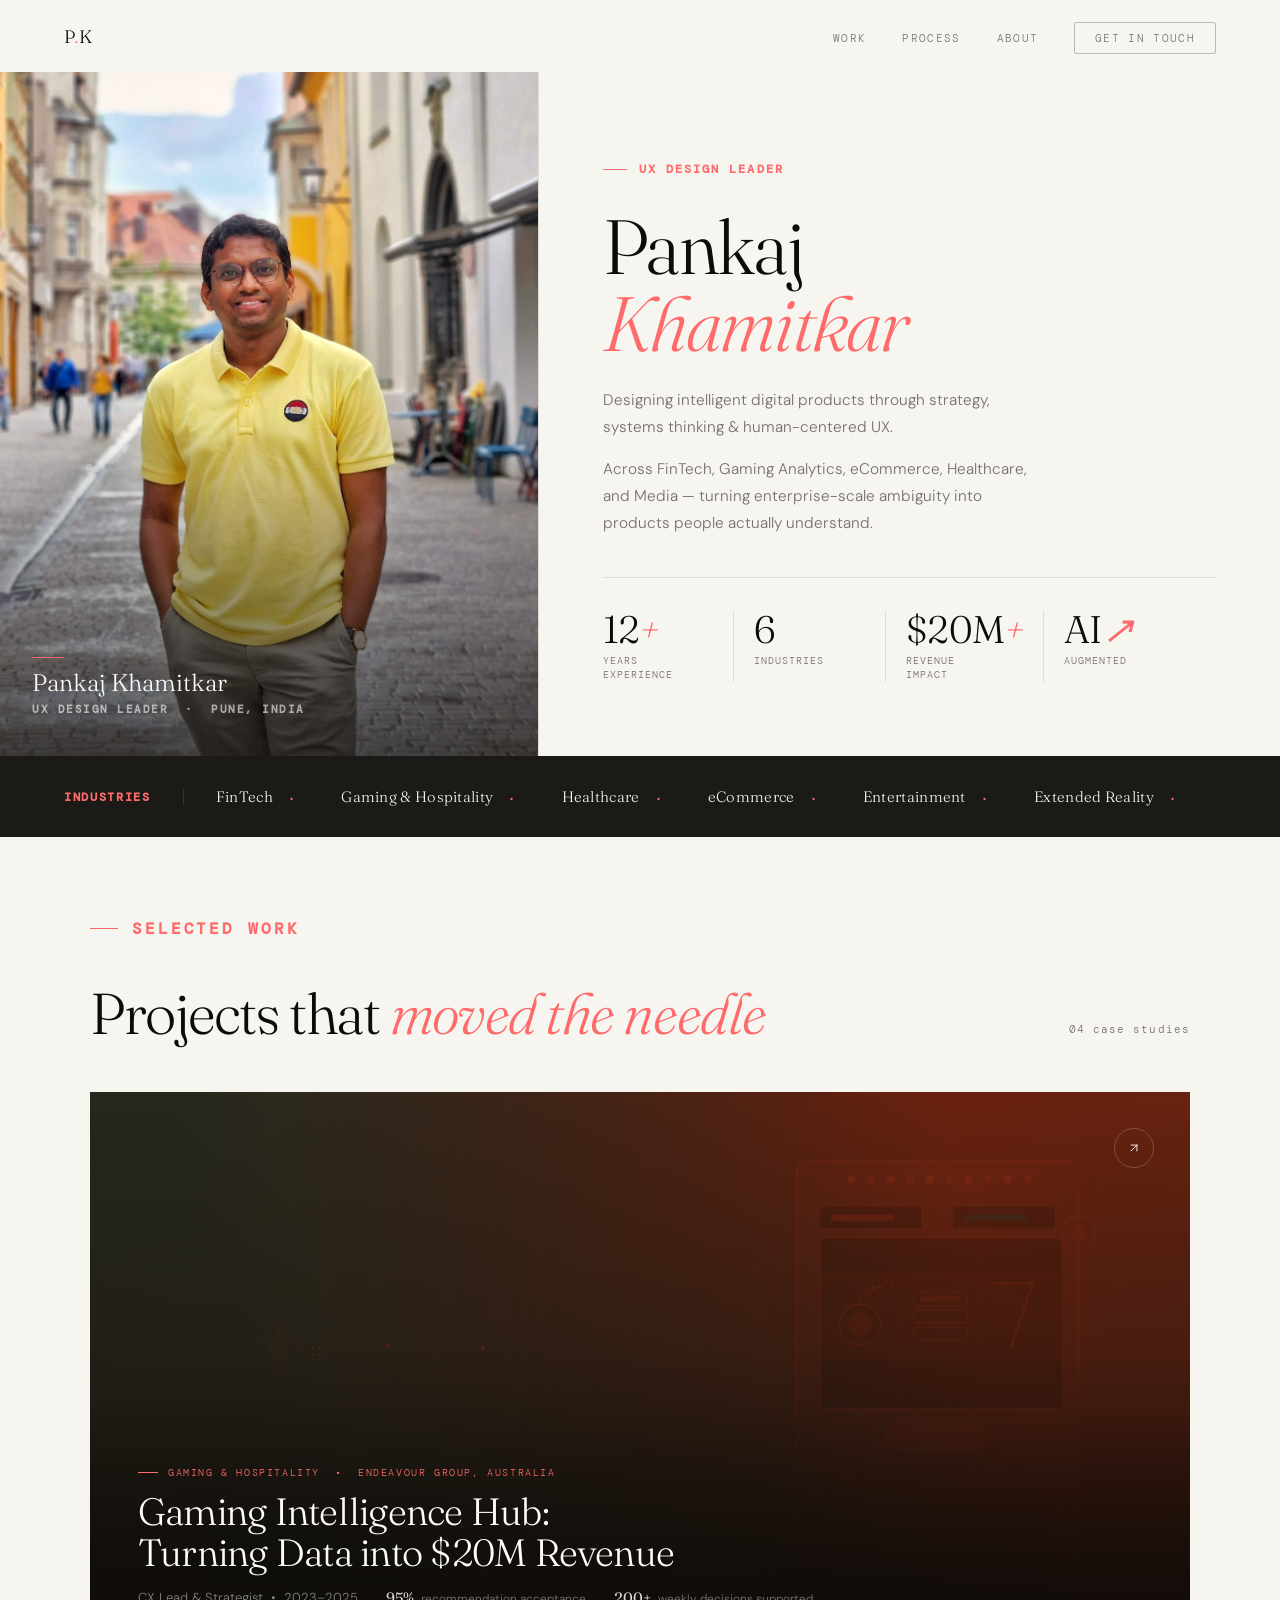
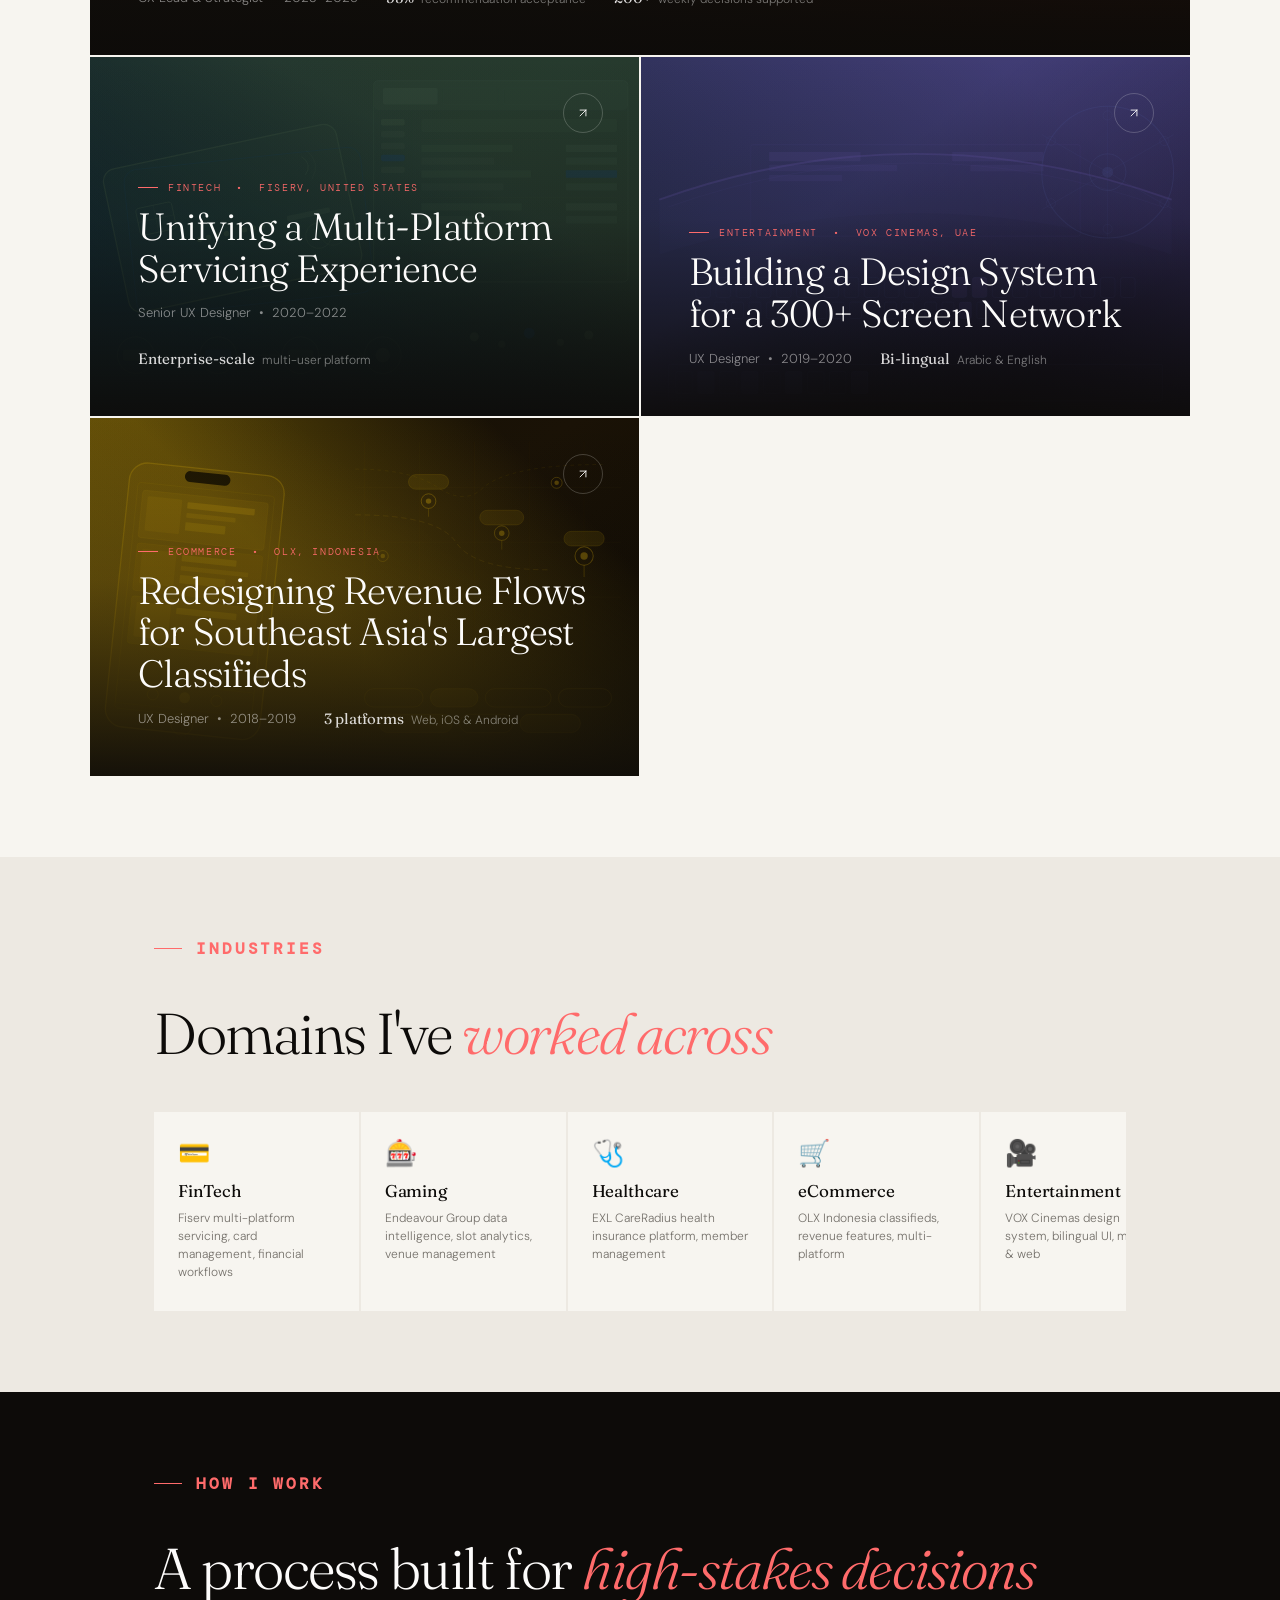
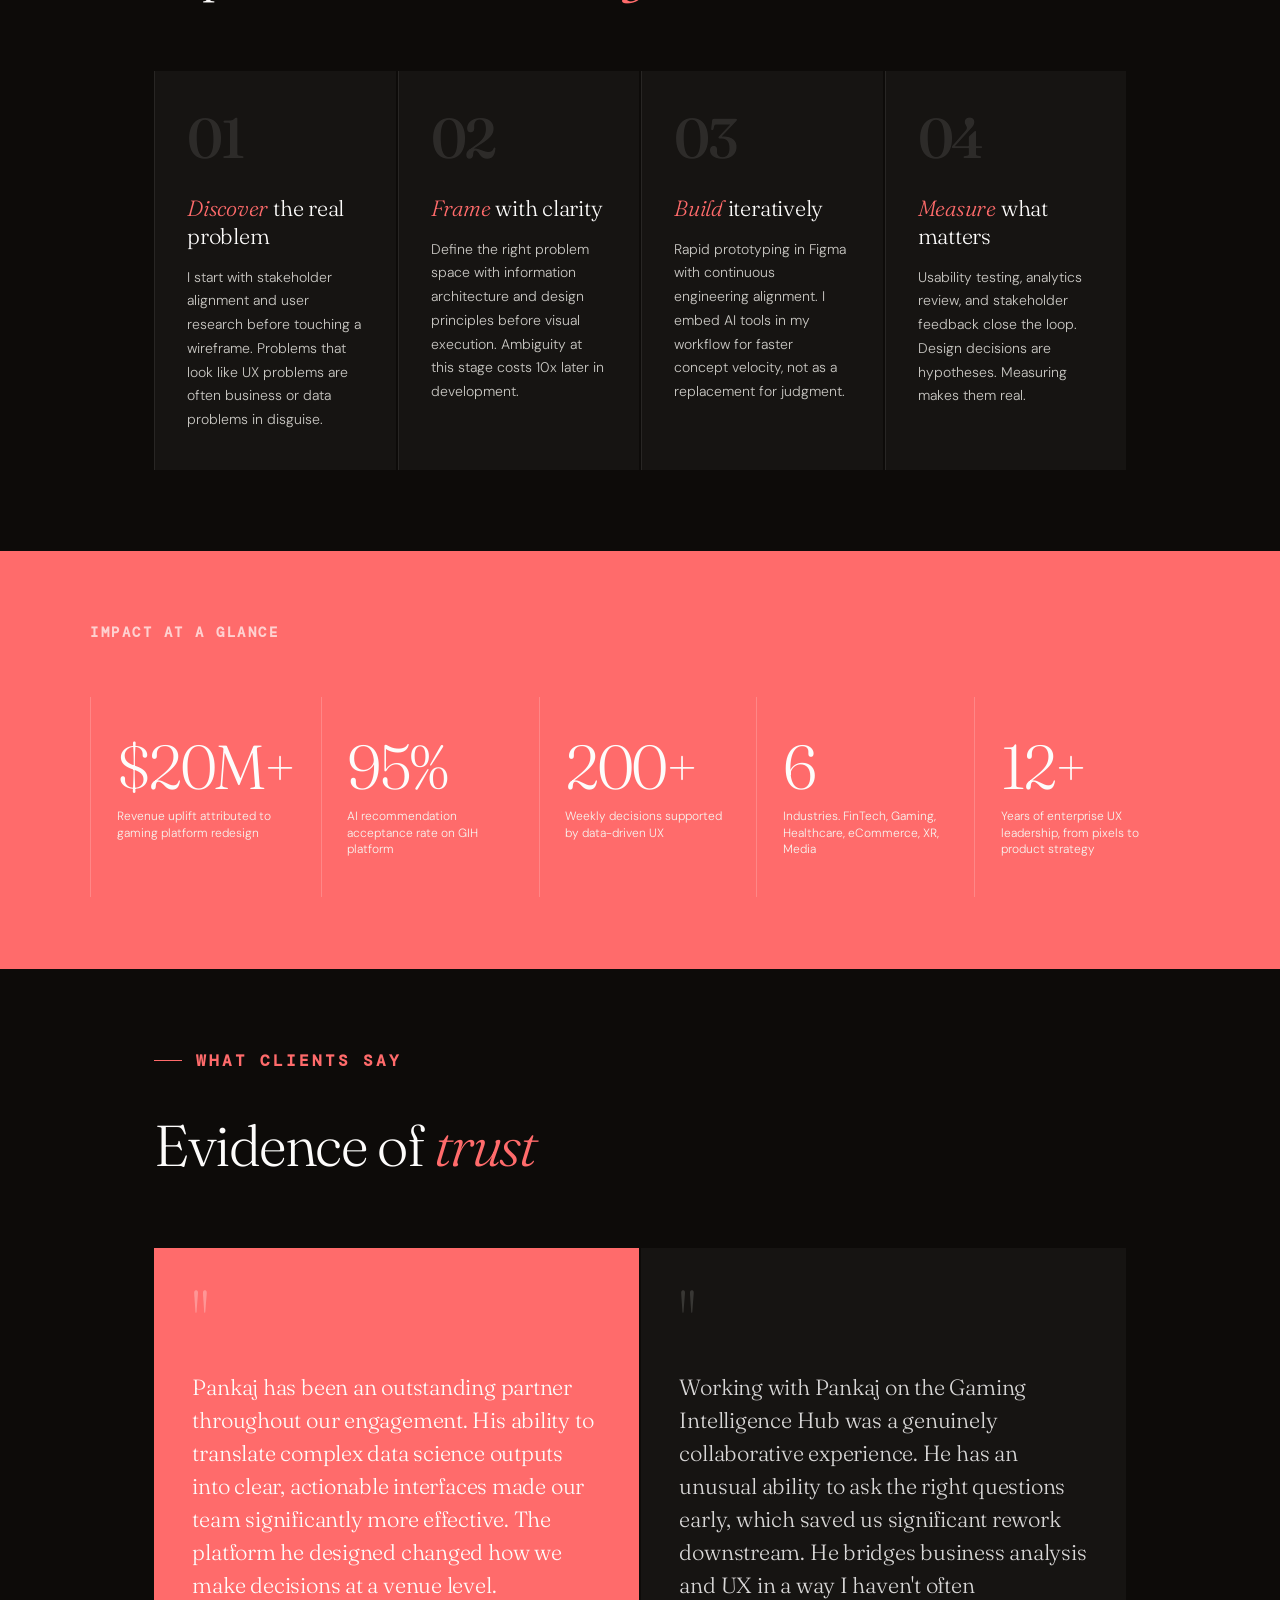
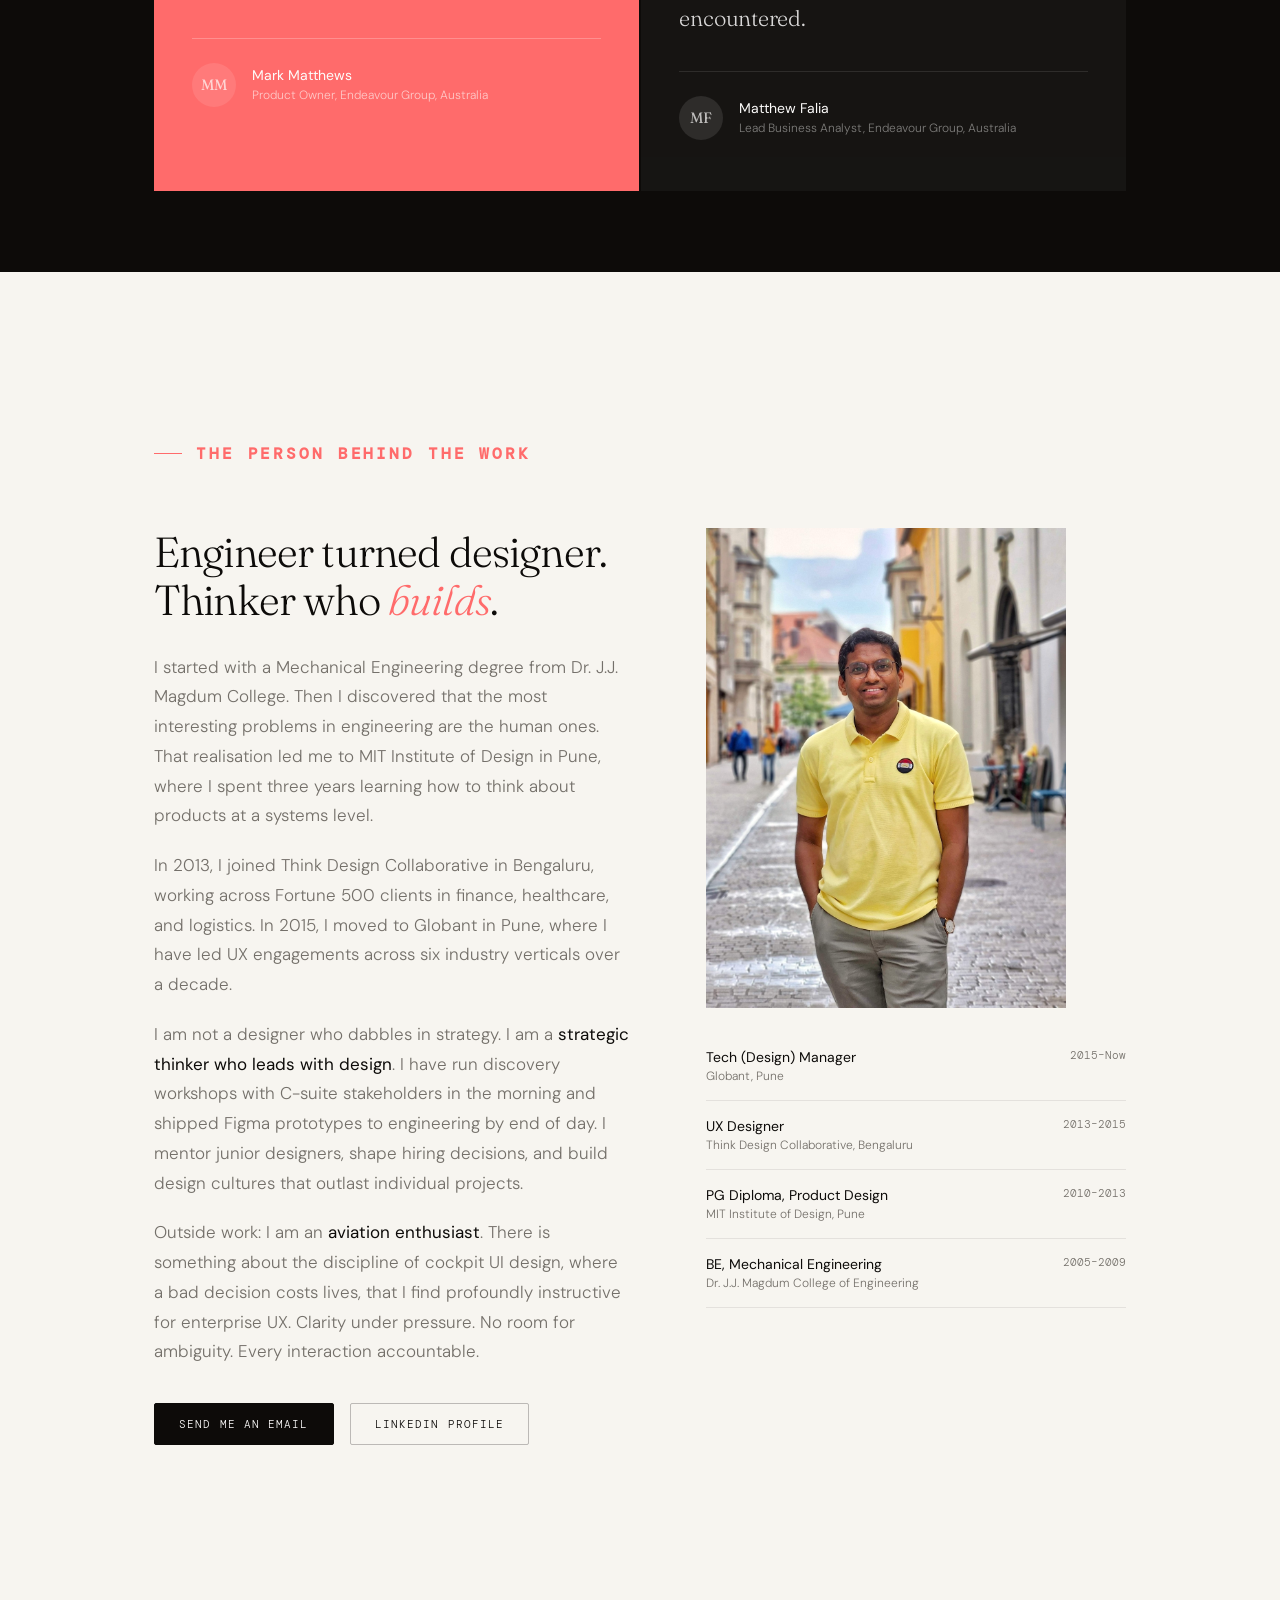
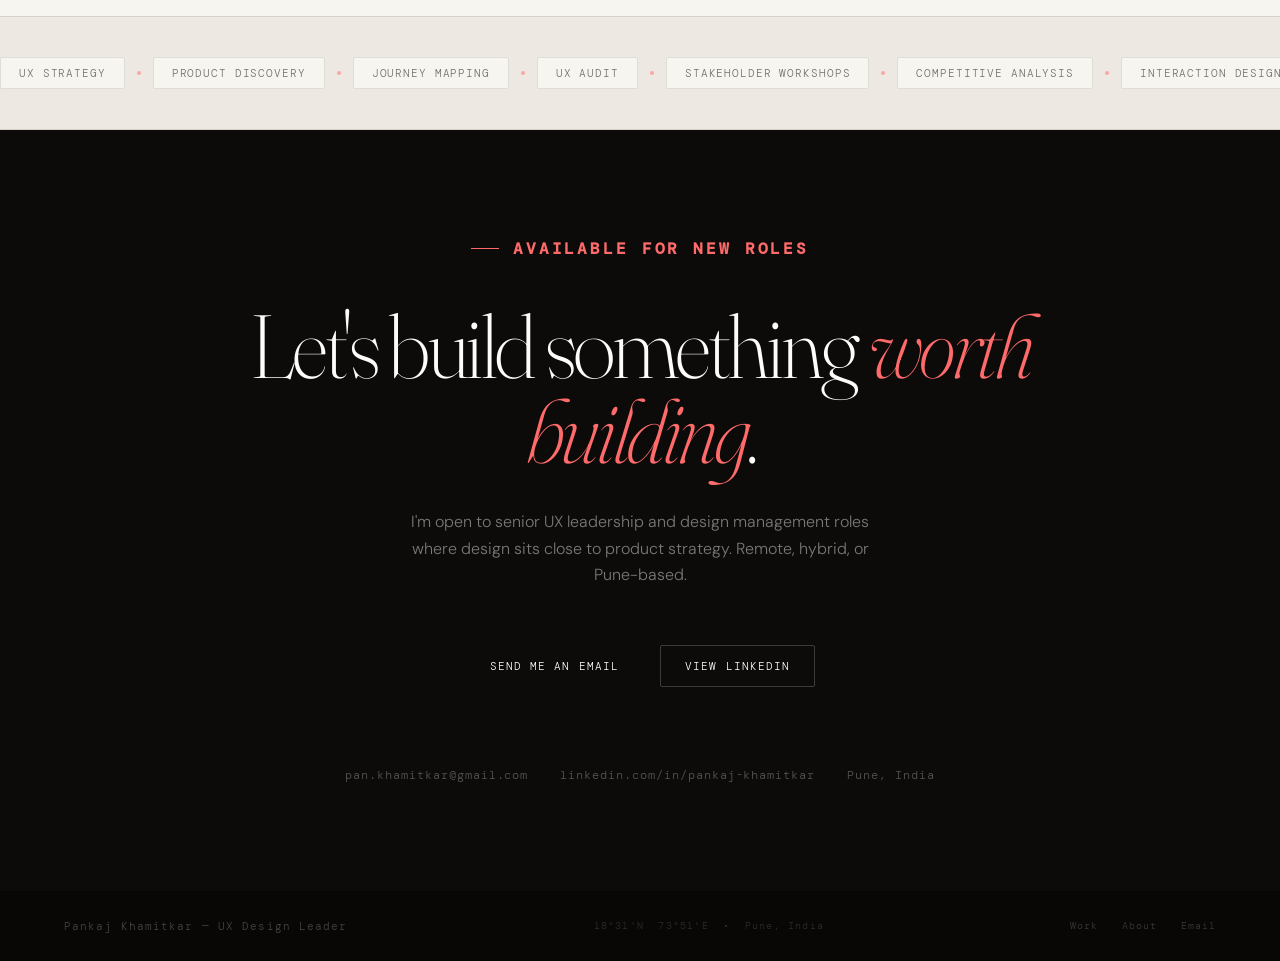
==== commit 4942a52d: "Fix: Correct photo filename case from pankaj-photo.jpeg to Pankaj-Photo.jpeg" ====
--- a/index.html
+++ b/index.html
@@ -955,7 +955,7 @@
 <!-- HERO -->
 <section id="hero">
   <div class="hero-photo-col">
-    <img src="assets/images/pankaj-photo.jpeg" alt="Pankaj Khamitkar">
+    <img src="assets/images/Pankaj-Photo.jpeg" alt="Pankaj Khamitkar">
     <div class="hero-photo-overlay"></div>
     <div class="hero-photo-caption">
       <div class="hero-photo-caption-line"></div>
@@ -1575,7 +1575,7 @@
       </div>
       <div class="about-sidebar reveal reveal-delay-2">
         <div class="about-photo-frame">
-          <img src="assets/images/pankaj-photo.jpeg" alt="Pankaj Khamitkar">
+          <img src="assets/images/Pankaj-Photo.jpeg" alt="Pankaj Khamitkar">
         </div>
         <div class="about-credentials">
           <div class="credential-item">
